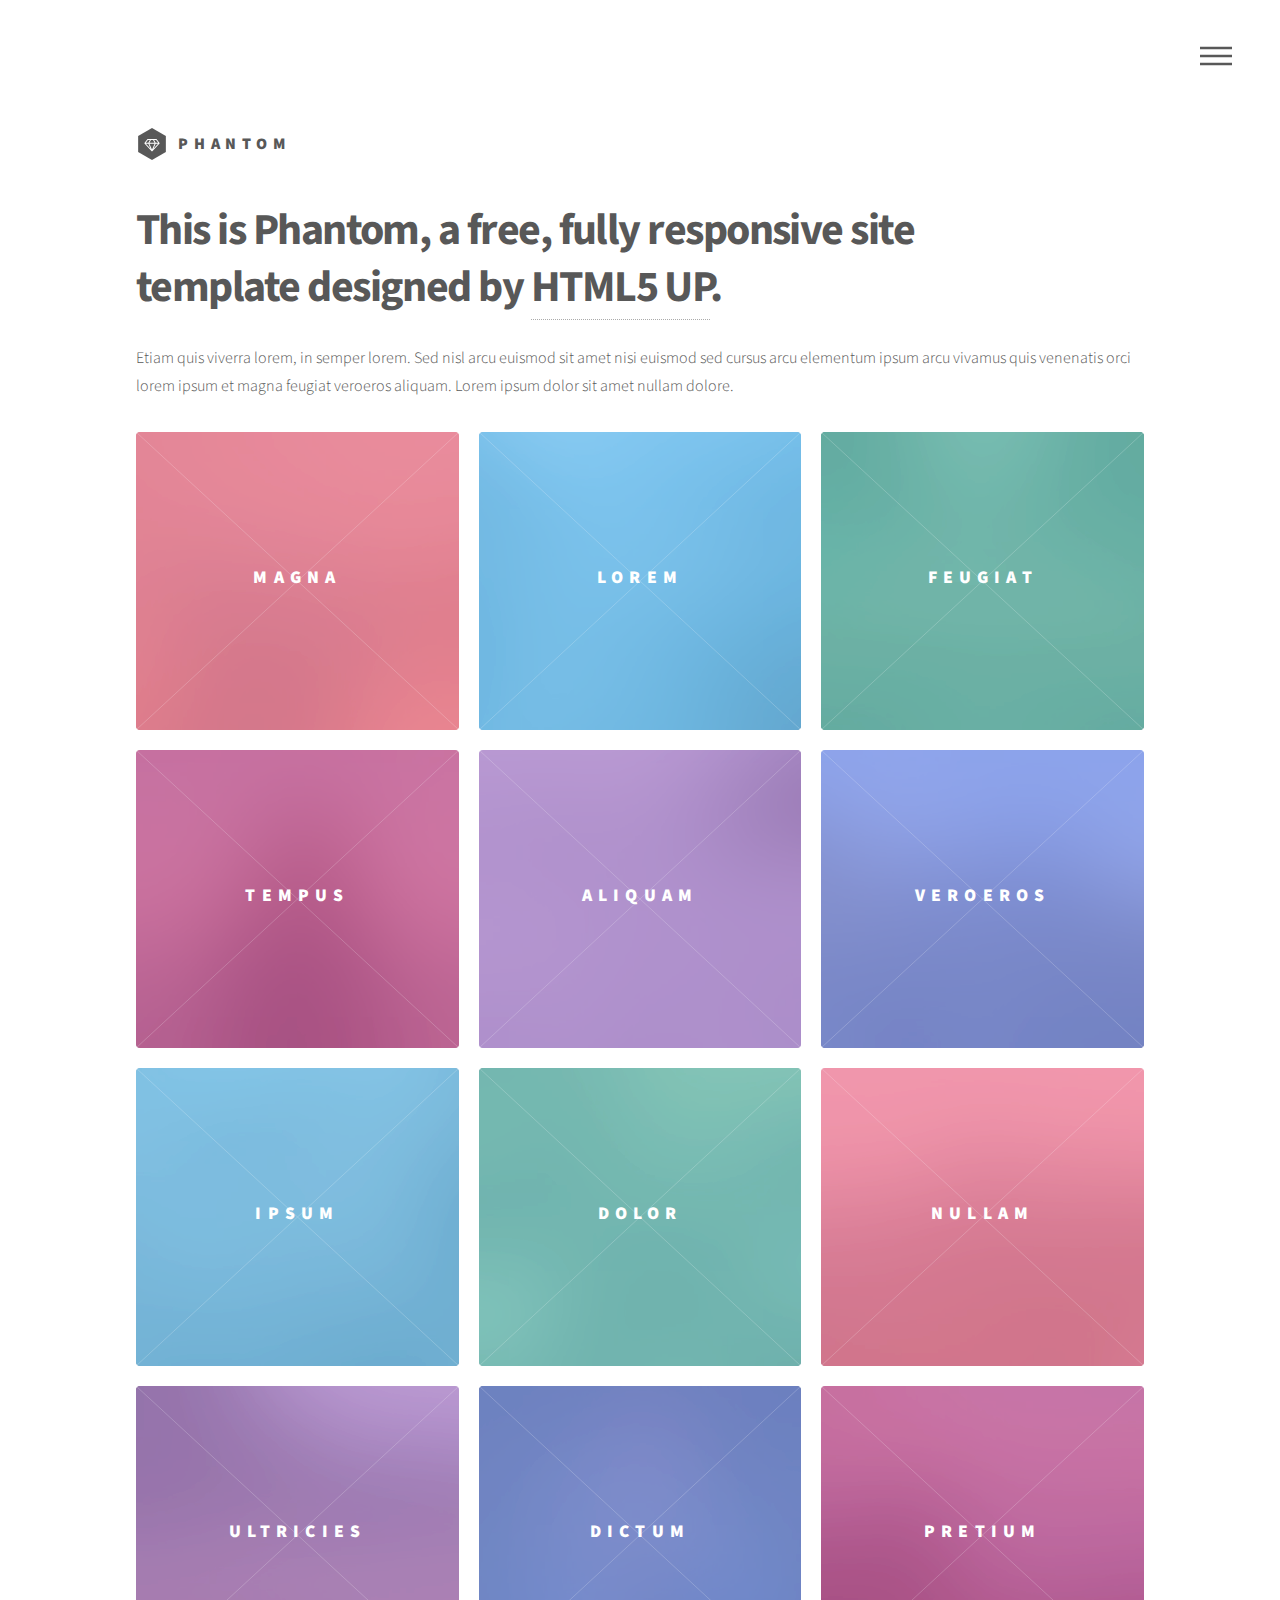
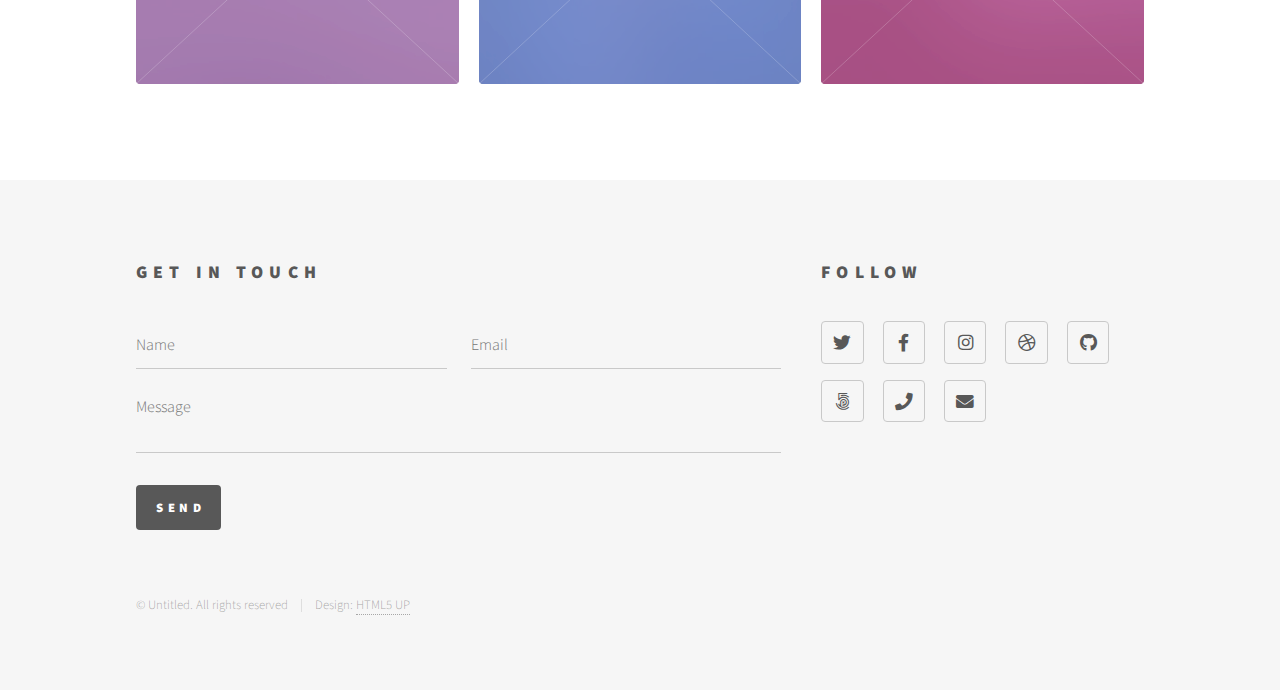
==== index.html @ 92198abc "Add files via upload" ====
<!DOCTYPE HTML>
<!--
	Phantom by HTML5 UP
	html5up.net | @ajlkn
	Free for personal and commercial use under the CCA 3.0 license (html5up.net/license)
-->
<html>
	<head>
		<title>Phantom by HTML5 UP</title>
		<meta charset="utf-8" />
		<meta name="viewport" content="width=device-width, initial-scale=1, user-scalable=no" />
		<link rel="stylesheet" href="assets/css/main.css" />
		<noscript><link rel="stylesheet" href="assets/css/noscript.css" /></noscript>
	</head>
	<body class="is-preload">
		<!-- Wrapper -->
			<div id="wrapper">

				<!-- Header -->
					<header id="header">
						<div class="inner">

							<!-- Logo -->
								<a href="index.html" class="logo">
									<span class="symbol"><img src="images/logo.svg" alt="" /></span><span class="title">Phantom</span>
								</a>

							<!-- Nav -->
								<nav>
									<ul>
										<li><a href="#menu">Menu</a></li>
									</ul>
								</nav>

						</div>
					</header>

				<!-- Menu -->
					<nav id="menu">
						<h2>Menu</h2>
						<ul>
							<li><a href="index.html">Home</a></li>
							<li><a href="generic.html">Ipsum veroeros</a></li>
							<li><a href="generic.html">Tempus etiam</a></li>
							<li><a href="generic.html">Consequat dolor</a></li>
							<li><a href="elements.html">Elements</a></li>
						</ul>
					</nav>

				<!-- Main -->
					<div id="main">
						<div class="inner">
							<header>
								<h1>This is Phantom, a free, fully responsive site<br />
								template designed by <a href="http://html5up.net">HTML5 UP</a>.</h1>
								<p>Etiam quis viverra lorem, in semper lorem. Sed nisl arcu euismod sit amet nisi euismod sed cursus arcu elementum ipsum arcu vivamus quis venenatis orci lorem ipsum et magna feugiat veroeros aliquam. Lorem ipsum dolor sit amet nullam dolore.</p>
							</header>
							<section class="tiles">
								<article class="style1">
									<span class="image">
										<img src="images/pic01.jpg" alt="" />
									</span>
									<a href="generic.html">
										<h2>Magna</h2>
										<div class="content">
											<p>Sed nisl arcu euismod sit amet nisi lorem etiam dolor veroeros et feugiat.</p>
										</div>
									</a>
								</article>
								<article class="style2">
									<span class="image">
										<img src="images/pic02.jpg" alt="" />
									</span>
									<a href="generic.html">
										<h2>Lorem</h2>
										<div class="content">
											<p>Sed nisl arcu euismod sit amet nisi lorem etiam dolor veroeros et feugiat.</p>
										</div>
									</a>
								</article>
								<article class="style3">
									<span class="image">
										<img src="images/pic03.jpg" alt="" />
									</span>
									<a href="generic.html">
										<h2>Feugiat</h2>
										<div class="content">
											<p>Sed nisl arcu euismod sit amet nisi lorem etiam dolor veroeros et feugiat.</p>
										</div>
									</a>
								</article>
								<article class="style4">
									<span class="image">
										<img src="images/pic04.jpg" alt="" />
									</span>
									<a href="generic.html">
										<h2>Tempus</h2>
										<div class="content">
											<p>Sed nisl arcu euismod sit amet nisi lorem etiam dolor veroeros et feugiat.</p>
										</div>
									</a>
								</article>
								<article class="style5">
									<span class="image">
										<img src="images/pic05.jpg" alt="" />
									</span>
									<a href="generic.html">
										<h2>Aliquam</h2>
										<div class="content">
											<p>Sed nisl arcu euismod sit amet nisi lorem etiam dolor veroeros et feugiat.</p>
										</div>
									</a>
								</article>
								<article class="style6">
									<span class="image">
										<img src="images/pic06.jpg" alt="" />
									</span>
									<a href="generic.html">
										<h2>Veroeros</h2>
										<div class="content">
											<p>Sed nisl arcu euismod sit amet nisi lorem etiam dolor veroeros et feugiat.</p>
										</div>
									</a>
								</article>
								<article class="style2">
									<span class="image">
										<img src="images/pic07.jpg" alt="" />
									</span>
									<a href="generic.html">
										<h2>Ipsum</h2>
										<div class="content">
											<p>Sed nisl arcu euismod sit amet nisi lorem etiam dolor veroeros et feugiat.</p>
										</div>
									</a>
								</article>
								<article class="style3">
									<span class="image">
										<img src="images/pic08.jpg" alt="" />
									</span>
									<a href="generic.html">
										<h2>Dolor</h2>
										<div class="content">
											<p>Sed nisl arcu euismod sit amet nisi lorem etiam dolor veroeros et feugiat.</p>
										</div>
									</a>
								</article>
								<article class="style1">
									<span class="image">
										<img src="images/pic09.jpg" alt="" />
									</span>
									<a href="generic.html">
										<h2>Nullam</h2>
										<div class="content">
											<p>Sed nisl arcu euismod sit amet nisi lorem etiam dolor veroeros et feugiat.</p>
										</div>
									</a>
								</article>
								<article class="style5">
									<span class="image">
										<img src="images/pic10.jpg" alt="" />
									</span>
									<a href="generic.html">
										<h2>Ultricies</h2>
										<div class="content">
											<p>Sed nisl arcu euismod sit amet nisi lorem etiam dolor veroeros et feugiat.</p>
										</div>
									</a>
								</article>
								<article class="style6">
									<span class="image">
										<img src="images/pic11.jpg" alt="" />
									</span>
									<a href="generic.html">
										<h2>Dictum</h2>
										<div class="content">
											<p>Sed nisl arcu euismod sit amet nisi lorem etiam dolor veroeros et feugiat.</p>
										</div>
									</a>
								</article>
								<article class="style4">
									<span class="image">
										<img src="images/pic12.jpg" alt="" />
									</span>
									<a href="generic.html">
										<h2>Pretium</h2>
										<div class="content">
											<p>Sed nisl arcu euismod sit amet nisi lorem etiam dolor veroeros et feugiat.</p>
										</div>
									</a>
								</article>
							</section>
						</div>
					</div>

				<!-- Footer -->
					<footer id="footer">
						<div class="inner">
							<section>
								<h2>Get in touch</h2>
								<form method="post" action="#">
									<div class="fields">
										<div class="field half">
											<input type="text" name="name" id="name" placeholder="Name" />
										</div>
										<div class="field half">
											<input type="email" name="email" id="email" placeholder="Email" />
										</div>
										<div class="field">
											<textarea name="message" id="message" placeholder="Message"></textarea>
										</div>
									</div>
									<ul class="actions">
										<li><input type="submit" value="Send" class="primary" /></li>
									</ul>
								</form>
							</section>
							<section>
								<h2>Follow</h2>
								<ul class="icons">
									<li><a href="#" class="icon brands style2 fa-twitter"><span class="label">Twitter</span></a></li>
									<li><a href="#" class="icon brands style2 fa-facebook-f"><span class="label">Facebook</span></a></li>
									<li><a href="#" class="icon brands style2 fa-instagram"><span class="label">Instagram</span></a></li>
									<li><a href="#" class="icon brands style2 fa-dribbble"><span class="label">Dribbble</span></a></li>
									<li><a href="#" class="icon brands style2 fa-github"><span class="label">GitHub</span></a></li>
									<li><a href="#" class="icon brands style2 fa-500px"><span class="label">500px</span></a></li>
									<li><a href="#" class="icon solid style2 fa-phone"><span class="label">Phone</span></a></li>
									<li><a href="#" class="icon solid style2 fa-envelope"><span class="label">Email</span></a></li>
								</ul>
							</section>
							<ul class="copyright">
								<li>&copy; Untitled. All rights reserved</li><li>Design: <a href="http://html5up.net">HTML5 UP</a></li>
							</ul>
						</div>
					</footer>

			</div>

		<!-- Scripts -->
			<script src="assets/js/jquery.min.js"></script>
			<script src="assets/js/browser.min.js"></script>
			<script src="assets/js/breakpoints.min.js"></script>
			<script src="assets/js/util.js"></script>
			<script src="assets/js/main.js"></script>

	</body>
</html>
---- assets/css/main.css ----
@import url(fontawesome-all.min.css);
@import url("https://fonts.googleapis.com/css?family=Source+Sans+Pro:300,700,900");

/*
	Phantom by HTML5 UP
	html5up.net | @ajlkn
	Free for personal and commercial use under the CCA 3.0 license (html5up.net/license)
*/

html, body, div, span, applet, object,
iframe, h1, h2, h3, h4, h5, h6, p, blockquote,
pre, a, abbr, acronym, address, big, cite,
code, del, dfn, em, img, ins, kbd, q, s, samp,
small, strike, strong, sub, sup, tt, var, b,
u, i, center, dl, dt, dd, ol, ul, li, fieldset,
form, label, legend, table, caption, tbody,
tfoot, thead, tr, th, td, article, aside,
canvas, details, embed, figure, figcaption,
footer, header, hgroup, menu, nav, output, ruby,
section, summary, time, mark, audio, video {
	margin: 0;
	padding: 0;
	border: 0;
	font-size: 100%;
	font: inherit;
	vertical-align: baseline;}

article, aside, details, figcaption, figure,
footer, header, hgroup, menu, nav, section {
	display: block;}

body {
	line-height: 1;
}

ol, ul {
	list-style: none;
}

blockquote, q {
	quotes: none;
}

	blockquote:before, blockquote:after, q:before, q:after {
		content: '';
		content: none;
	}

table {
	border-collapse: collapse;
	border-spacing: 0;
}

body {
	-webkit-text-size-adjust: none;
}

mark {
	background-color: transparent;
	color: inherit;
}

input::-moz-focus-inner {
	border: 0;
	padding: 0;
}

input, select, textarea {
	-moz-appearance: none;
	-webkit-appearance: none;
	-ms-appearance: none;
	appearance: none;
}

/* Basic */

	@-ms-viewport {
		width: device-width;
	}

	body {
		-ms-overflow-style: scrollbar;
	}

	@media screen and (max-width: 480px) {

		html, body {
			min-width: 320px;
		}

	}

	html {
		box-sizing: border-box;
	}

	*, *:before, *:after {
		box-sizing: inherit;
	}

	body {
		background: #ffffff;
	}

		body.is-preload *, body.is-preload *:before, body.is-preload *:after {
			-moz-animation: none !important;
			-webkit-animation: none !important;
			-ms-animation: none !important;
			animation: none !important;
			-moz-transition: none !important;
			-webkit-transition: none !important;
			-ms-transition: none !important;
			transition: none !important;
		}

/* Type */

	body, input, select, textarea {
		color: #585858;
		font-family: "Source Sans Pro", Helvetica, sans-serif;
		font-size: 16pt;
		font-weight: 300;
		line-height: 1.75;
	}

		@media screen and (max-width: 1680px) {

			body, input, select, textarea {
				font-size: 14pt;
			}

		}

		@media screen and (max-width: 1280px) {

			body, input, select, textarea {
				font-size: 12pt;
			}

		}

	a {
		-moz-transition: border-bottom-color 0.2s ease, color 0.2s ease;
		-webkit-transition: border-bottom-color 0.2s ease, color 0.2s ease;
		-ms-transition: border-bottom-color 0.2s ease, color 0.2s ease;
		transition: border-bottom-color 0.2s ease, color 0.2s ease;
		text-decoration: none;
		color: #585858;
		border-bottom: dotted 1px rgba(88, 88, 88, 0.5);
	}

		a:hover {
			border-bottom-color: transparent;
			color: #f2849e !important;
		}

	strong, b {
		font-weight: 900;
	}

	em, i {
		font-style: italic;
	}

	p {
		margin: 0 0 2em 0;
	}

	h1 {
		font-size: 2.75em;
		font-weight: 700;
		line-height: 1.3;
		margin: 0 0 1em 0;
		letter-spacing: -0.035em;
	}

		h1 a {
			color: inherit;
		}

		@media screen and (max-width: 736px) {

			h1 {
				font-size: 2em;
				margin: 0 0 1em 0;
			}

		}

		@media screen and (max-width: 360px) {

			h1 {
				font-size: 1.75em;
			}

		}

	h2, h3, h4, h5, h6 {
		font-weight: 900;
		line-height: 1.5;
		margin: 0 0 2em 0;
		text-transform: uppercase;
		letter-spacing: 0.35em;
	}

		h2 a, h3 a, h4 a, h5 a, h6 a {
			color: inherit;
		}

	h2 {
		font-size: 1.1em;
	}

	h3 {
		font-size: 1em;
	}

	h4 {
		font-size: 0.8em;
	}

	h5 {
		font-size: 0.8em;
	}

	h6 {
		font-size: 0.8em;
	}

	@media screen and (max-width: 980px) {

		h1 br, h2 br, h3 br, h4 br, h5 br, h6 br {
			display: none;
		}

	}

	@media screen and (max-width: 736px) {

		h2 {
			font-size: 1em;
		}

		h3 {
			font-size: 0.8em;
		}

	}

	sub {
		font-size: 0.8em;
		position: relative;
		top: 0.5em;
	}

	sup {
		font-size: 0.8em;
		position: relative;
		top: -0.5em;
	}

	blockquote {
		border-left: solid 4px #c9c9c9;
		font-style: italic;
		margin: 0 0 2em 0;
		padding: 0.5em 0 0.5em 2em;
	}

	code {
		background: rgba(144, 144, 144, 0.075);
		border-radius: 4px;
		border: solid 1px #c9c9c9;
		font-family: "Courier New", monospace;
		font-size: 0.9em;
		margin: 0 0.25em;
		padding: 0.25em 0.65em;
	}

	pre {
		-webkit-overflow-scrolling: touch;
		font-family: "Courier New", monospace;
		font-size: 0.9em;
		margin: 0 0 2em 0;
	}

		pre code {
			display: block;
			line-height: 1.75;
			padding: 1em 1.5em;
			overflow-x: auto;
		}

	hr {
		border: 0;
		border-bottom: solid 1px #c9c9c9;
		margin: 2em 0;
	}

		hr.major {
			margin: 3em 0;
		}

	.align-left {
		text-align: left;
	}

	.align-center {
		text-align: center;
	}

	.align-right {
		text-align: right;
	}

/* Row */

	.row {
		display: flex;
		flex-wrap: wrap;
		box-sizing: border-box;
		align-items: stretch;
	}

		.row > * {
			box-sizing: border-box;
		}

		.row.gtr-uniform > * > :last-child {
			margin-bottom: 0;
		}

		.row.aln-left {
			justify-content: flex-start;
		}

		.row.aln-center {
			justify-content: center;
		}

		.row.aln-right {
			justify-content: flex-end;
		}

		.row.aln-top {
			align-items: flex-start;
		}

		.row.aln-middle {
			align-items: center;
		}

		.row.aln-bottom {
			align-items: flex-end;
		}

		.row > .imp {
			order: -1;
		}

		.row > .col-1 {
			width: 8.33333%;
		}

		.row > .off-1 {
			margin-left: 8.33333%;
		}

		.row > .col-2 {
			width: 16.66667%;
		}

		.row > .off-2 {
			margin-left: 16.66667%;
		}

		.row > .col-3 {
			width: 25%;
		}

		.row > .off-3 {
			margin-left: 25%;
		}

		.row > .col-4 {
			width: 33.33333%;
		}

		.row > .off-4 {
			margin-left: 33.33333%;
		}

		.row > .col-5 {
			width: 41.66667%;
		}

		.row > .off-5 {
			margin-left: 41.66667%;
		}

		.row > .col-6 {
			width: 50%;
		}

		.row > .off-6 {
			margin-left: 50%;
		}

		.row > .col-7 {
			width: 58.33333%;
		}

		.row > .off-7 {
			margin-left: 58.33333%;
		}

		.row > .col-8 {
			width: 66.66667%;
		}

		.row > .off-8 {
			margin-left: 66.66667%;
		}

		.row > .col-9 {
			width: 75%;
		}

		.row > .off-9 {
			margin-left: 75%;
		}

		.row > .col-10 {
			width: 83.33333%;
		}

		.row > .off-10 {
			margin-left: 83.33333%;
		}

		.row > .col-11 {
			width: 91.66667%;
		}

		.row > .off-11 {
			margin-left: 91.66667%;
		}

		.row > .col-12 {
			width: 100%;
		}

		.row > .off-12 {
			margin-left: 100%;
		}

		.row.gtr-0 {
			margin-top: 0;
			margin-left: 0em;
		}

			.row.gtr-0 > * {
				padding: 0 0 0 0em;
			}

			.row.gtr-0.gtr-uniform {
				margin-top: 0em;
			}

				.row.gtr-0.gtr-uniform > * {
					padding-top: 0em;
				}

		.row.gtr-25 {
			margin-top: 0;
			margin-left: -0.5em;
		}

			.row.gtr-25 > * {
				padding: 0 0 0 0.5em;
			}

			.row.gtr-25.gtr-uniform {
				margin-top: -0.5em;
			}

				.row.gtr-25.gtr-uniform > * {
					padding-top: 0.5em;
				}

		.row.gtr-50 {
			margin-top: 0;
			margin-left: -1em;
		}

			.row.gtr-50 > * {
				padding: 0 0 0 1em;
			}

			.row.gtr-50.gtr-uniform {
				margin-top: -1em;
			}

				.row.gtr-50.gtr-uniform > * {
					padding-top: 1em;
				}

		.row {
			margin-top: 0;
			margin-left: -2em;
		}

			.row > * {
				padding: 0 0 0 2em;
			}

			.row.gtr-uniform {
				margin-top: -2em;
			}

				.row.gtr-uniform > * {
					padding-top: 2em;
				}

		.row.gtr-150 {
			margin-top: 0;
			margin-left: -3em;
		}

			.row.gtr-150 > * {
				padding: 0 0 0 3em;
			}

			.row.gtr-150.gtr-uniform {
				margin-top: -3em;
			}

				.row.gtr-150.gtr-uniform > * {
					padding-top: 3em;
				}

		.row.gtr-200 {
			margin-top: 0;
			margin-left: -4em;
		}

			.row.gtr-200 > * {
				padding: 0 0 0 4em;
			}

			.row.gtr-200.gtr-uniform {
				margin-top: -4em;
			}

				.row.gtr-200.gtr-uniform > * {
					padding-top: 4em;
				}

		@media screen and (max-width: 1680px) {

			.row {
				display: flex;
				flex-wrap: wrap;
				box-sizing: border-box;
				align-items: stretch;
			}

				.row > * {
					box-sizing: border-box;
				}

				.row.gtr-uniform > * > :last-child {
					margin-bottom: 0;
				}

				.row.aln-left {
					justify-content: flex-start;
				}

				.row.aln-center {
					justify-content: center;
				}

				.row.aln-right {
					justify-content: flex-end;
				}

				.row.aln-top {
					align-items: flex-start;
				}

				.row.aln-middle {
					align-items: center;
				}

				.row.aln-bottom {
					align-items: flex-end;
				}

				.row > .imp-xlarge {
					order: -1;
				}

				.row > .col-1-xlarge {
					width: 8.33333%;
				}

				.row > .off-1-xlarge {
					margin-left: 8.33333%;
				}

				.row > .col-2-xlarge {
					width: 16.66667%;
				}

				.row > .off-2-xlarge {
					margin-left: 16.66667%;
				}

				.row > .col-3-xlarge {
					width: 25%;
				}

				.row > .off-3-xlarge {
					margin-left: 25%;
				}

				.row > .col-4-xlarge {
					width: 33.33333%;
				}

				.row > .off-4-xlarge {
					margin-left: 33.33333%;
				}

				.row > .col-5-xlarge {
					width: 41.66667%;
				}

				.row > .off-5-xlarge {
					margin-left: 41.66667%;
				}

				.row > .col-6-xlarge {
					width: 50%;
				}

				.row > .off-6-xlarge {
					margin-left: 50%;
				}

				.row > .col-7-xlarge {
					width: 58.33333%;
				}

				.row > .off-7-xlarge {
					margin-left: 58.33333%;
				}

				.row > .col-8-xlarge {
					width: 66.66667%;
				}

				.row > .off-8-xlarge {
					margin-left: 66.66667%;
				}

				.row > .col-9-xlarge {
					width: 75%;
				}

				.row > .off-9-xlarge {
					margin-left: 75%;
				}

				.row > .col-10-xlarge {
					width: 83.33333%;
				}

				.row > .off-10-xlarge {
					margin-left: 83.33333%;
				}

				.row > .col-11-xlarge {
					width: 91.66667%;
				}

				.row > .off-11-xlarge {
					margin-left: 91.66667%;
				}

				.row > .col-12-xlarge {
					width: 100%;
				}

				.row > .off-12-xlarge {
					margin-left: 100%;
				}

				.row.gtr-0 {
					margin-top: 0;
					margin-left: 0em;
				}

					.row.gtr-0 > * {
						padding: 0 0 0 0em;
					}

					.row.gtr-0.gtr-uniform {
						margin-top: 0em;
					}

						.row.gtr-0.gtr-uniform > * {
							padding-top: 0em;
						}

				.row.gtr-25 {
					margin-top: 0;
					margin-left: -0.5em;
				}

					.row.gtr-25 > * {
						padding: 0 0 0 0.5em;
					}

					.row.gtr-25.gtr-uniform {
						margin-top: -0.5em;
					}

						.row.gtr-25.gtr-uniform > * {
							padding-top: 0.5em;
						}

				.row.gtr-50 {
					margin-top: 0;
					margin-left: -1em;
				}

					.row.gtr-50 > * {
						padding: 0 0 0 1em;
					}

					.row.gtr-50.gtr-uniform {
						margin-top: -1em;
					}

						.row.gtr-50.gtr-uniform > * {
							padding-top: 1em;
						}

				.row {
					margin-top: 0;
					margin-left: -2em;
				}

					.row > * {
						padding: 0 0 0 2em;
					}

					.row.gtr-uniform {
						margin-top: -2em;
					}

						.row.gtr-uniform > * {
							padding-top: 2em;
						}

				.row.gtr-150 {
					margin-top: 0;
					margin-left: -3em;
				}

					.row.gtr-150 > * {
						padding: 0 0 0 3em;
					}

					.row.gtr-150.gtr-uniform {
						margin-top: -3em;
					}

						.row.gtr-150.gtr-uniform > * {
							padding-top: 3em;
						}

				.row.gtr-200 {
					margin-top: 0;
					margin-left: -4em;
				}

					.row.gtr-200 > * {
						padding: 0 0 0 4em;
					}

					.row.gtr-200.gtr-uniform {
						margin-top: -4em;
					}

						.row.gtr-200.gtr-uniform > * {
							padding-top: 4em;
						}

		}

		@media screen and (max-width: 1280px) {

			.row {
				display: flex;
				flex-wrap: wrap;
				box-sizing: border-box;
				align-items: stretch;
			}

				.row > * {
					box-sizing: border-box;
				}

				.row.gtr-uniform > * > :last-child {
					margin-bottom: 0;
				}

				.row.aln-left {
					justify-content: flex-start;
				}

				.row.aln-center {
					justify-content: center;
				}

				.row.aln-right {
					justify-content: flex-end;
				}

				.row.aln-top {
					align-items: flex-start;
				}

				.row.aln-middle {
					align-items: center;
				}

				.row.aln-bottom {
					align-items: flex-end;
				}

				.row > .imp-large {
					order: -1;
				}

				.row > .col-1-large {
					width: 8.33333%;
				}

				.row > .off-1-large {
					margin-left: 8.33333%;
				}

				.row > .col-2-large {
					width: 16.66667%;
				}

				.row > .off-2-large {
					margin-left: 16.66667%;
				}

				.row > .col-3-large {
					width: 25%;
				}

				.row > .off-3-large {
					margin-left: 25%;
				}

				.row > .col-4-large {
					width: 33.33333%;
				}

				.row > .off-4-large {
					margin-left: 33.33333%;
				}

				.row > .col-5-large {
					width: 41.66667%;
				}

				.row > .off-5-large {
					margin-left: 41.66667%;
				}

				.row > .col-6-large {
					width: 50%;
				}

				.row > .off-6-large {
					margin-left: 50%;
				}

				.row > .col-7-large {
					width: 58.33333%;
				}

				.row > .off-7-large {
					margin-left: 58.33333%;
				}

				.row > .col-8-large {
					width: 66.66667%;
				}

				.row > .off-8-large {
					margin-left: 66.66667%;
				}

				.row > .col-9-large {
					width: 75%;
				}

				.row > .off-9-large {
					margin-left: 75%;
				}

				.row > .col-10-large {
					width: 83.33333%;
				}

				.row > .off-10-large {
					margin-left: 83.33333%;
				}

				.row > .col-11-large {
					width: 91.66667%;
				}

				.row > .off-11-large {
					margin-left: 91.66667%;
				}

				.row > .col-12-large {
					width: 100%;
				}

				.row > .off-12-large {
					margin-left: 100%;
				}

				.row.gtr-0 {
					margin-top: 0;
					margin-left: 0em;
				}

					.row.gtr-0 > * {
						padding: 0 0 0 0em;
					}

					.row.gtr-0.gtr-uniform {
						margin-top: 0em;
					}

						.row.gtr-0.gtr-uniform > * {
							padding-top: 0em;
						}

				.row.gtr-25 {
					margin-top: 0;
					margin-left: -0.5em;
				}

					.row.gtr-25 > * {
						padding: 0 0 0 0.5em;
					}

					.row.gtr-25.gtr-uniform {
						margin-top: -0.5em;
					}

						.row.gtr-25.gtr-uniform > * {
							padding-top: 0.5em;
						}

				.row.gtr-50 {
					margin-top: 0;
					margin-left: -1em;
				}

					.row.gtr-50 > * {
						padding: 0 0 0 1em;
					}

					.row.gtr-50.gtr-uniform {
						margin-top: -1em;
					}

						.row.gtr-50.gtr-uniform > * {
							padding-top: 1em;
						}

				.row {
					margin-top: 0;
					margin-left: -2em;
				}

					.row > * {
						padding: 0 0 0 2em;
					}

					.row.gtr-uniform {
						margin-top: -2em;
					}

						.row.gtr-uniform > * {
							padding-top: 2em;
						}

				.row.gtr-150 {
					margin-top: 0;
					margin-left: -3em;
				}

					.row.gtr-150 > * {
						padding: 0 0 0 3em;
					}

					.row.gtr-150.gtr-uniform {
						margin-top: -3em;
					}

						.row.gtr-150.gtr-uniform > * {
							padding-top: 3em;
						}

				.row.gtr-200 {
					margin-top: 0;
					margin-left: -4em;
				}

					.row.gtr-200 > * {
						padding: 0 0 0 4em;
					}

					.row.gtr-200.gtr-uniform {
						margin-top: -4em;
					}

						.row.gtr-200.gtr-uniform > * {
							padding-top: 4em;
						}

		}

		@media screen and (max-width: 980px) {

			.row {
				display: flex;
				flex-wrap: wrap;
				box-sizing: border-box;
				align-items: stretch;
			}

				.row > * {
					box-sizing: border-box;
				}

				.row.gtr-uniform > * > :last-child {
					margin-bottom: 0;
				}

				.row.aln-left {
					justify-content: flex-start;
				}

				.row.aln-center {
					justify-content: center;
				}

				.row.aln-right {
					justify-content: flex-end;
				}

				.row.aln-top {
					align-items: flex-start;
				}

				.row.aln-middle {
					align-items: center;
				}

				.row.aln-bottom {
					align-items: flex-end;
				}

				.row > .imp-medium {
					order: -1;
				}

				.row > .col-1-medium {
					width: 8.33333%;
				}

				.row > .off-1-medium {
					margin-left: 8.33333%;
				}

				.row > .col-2-medium {
					width: 16.66667%;
				}

				.row > .off-2-medium {
					margin-left: 16.66667%;
				}

				.row > .col-3-medium {
					width: 25%;
				}

				.row > .off-3-medium {
					margin-left: 25%;
				}

				.row > .col-4-medium {
					width: 33.33333%;
				}

				.row > .off-4-medium {
					margin-left: 33.33333%;
				}

				.row > .col-5-medium {
					width: 41.66667%;
				}

				.row > .off-5-medium {
					margin-left: 41.66667%;
				}

				.row > .col-6-medium {
					width: 50%;
				}

				.row > .off-6-medium {
					margin-left: 50%;
				}

				.row > .col-7-medium {
					width: 58.33333%;
				}

				.row > .off-7-medium {
					margin-left: 58.33333%;
				}

				.row > .col-8-medium {
					width: 66.66667%;
				}

				.row > .off-8-medium {
					margin-left: 66.66667%;
				}

				.row > .col-9-medium {
					width: 75%;
				}

				.row > .off-9-medium {
					margin-left: 75%;
				}

				.row > .col-10-medium {
					width: 83.33333%;
				}

				.row > .off-10-medium {
					margin-left: 83.33333%;
				}

				.row > .col-11-medium {
					width: 91.66667%;
				}

				.row > .off-11-medium {
					margin-left: 91.66667%;
				}

				.row > .col-12-medium {
					width: 100%;
				}

				.row > .off-12-medium {
					margin-left: 100%;
				}

				.row.gtr-0 {
					margin-top: 0;
					margin-left: 0em;
				}

					.row.gtr-0 > * {
						padding: 0 0 0 0em;
					}

					.row.gtr-0.gtr-uniform {
						margin-top: 0em;
					}

						.row.gtr-0.gtr-uniform > * {
							padding-top: 0em;
						}

				.row.gtr-25 {
					margin-top: 0;
					margin-left: -0.375em;
				}

					.row.gtr-25 > * {
						padding: 0 0 0 0.375em;
					}

					.row.gtr-25.gtr-uniform {
						margin-top: -0.375em;
					}

						.row.gtr-25.gtr-uniform > * {
							padding-top: 0.375em;
						}

				.row.gtr-50 {
					margin-top: 0;
					margin-left: -0.75em;
				}

					.row.gtr-50 > * {
						padding: 0 0 0 0.75em;
					}

					.row.gtr-50.gtr-uniform {
						margin-top: -0.75em;
					}

						.row.gtr-50.gtr-uniform > * {
							padding-top: 0.75em;
						}

				.row {
					margin-top: 0;
					margin-left: -1.5em;
				}

					.row > * {
						padding: 0 0 0 1.5em;
					}

					.row.gtr-uniform {
						margin-top: -1.5em;
					}

						.row.gtr-uniform > * {
							padding-top: 1.5em;
						}

				.row.gtr-150 {
					margin-top: 0;
					margin-left: -2.25em;
				}

					.row.gtr-150 > * {
						padding: 0 0 0 2.25em;
					}

					.row.gtr-150.gtr-uniform {
						margin-top: -2.25em;
					}

						.row.gtr-150.gtr-uniform > * {
							padding-top: 2.25em;
						}

				.row.gtr-200 {
					margin-top: 0;
					margin-left: -3em;
				}

					.row.gtr-200 > * {
						padding: 0 0 0 3em;
					}

					.row.gtr-200.gtr-uniform {
						margin-top: -3em;
					}

						.row.gtr-200.gtr-uniform > * {
							padding-top: 3em;
						}

		}

		@media screen and (max-width: 736px) {

			.row {
				display: flex;
				flex-wrap: wrap;
				box-sizing: border-box;
				align-items: stretch;
			}

				.row > * {
					box-sizing: border-box;
				}

				.row.gtr-uniform > * > :last-child {
					margin-bottom: 0;
				}

				.row.aln-left {
					justify-content: flex-start;
				}

				.row.aln-center {
					justify-content: center;
				}

				.row.aln-right {
					justify-content: flex-end;
				}

				.row.aln-top {
					align-items: flex-start;
				}

				.row.aln-middle {
					align-items: center;
				}

				.row.aln-bottom {
					align-items: flex-end;
				}

				.row > .imp-small {
					order: -1;
				}

				.row > .col-1-small {
					width: 8.33333%;
				}

				.row > .off-1-small {
					margin-left: 8.33333%;
				}

				.row > .col-2-small {
					width: 16.66667%;
				}

				.row > .off-2-small {
					margin-left: 16.66667%;
				}

				.row > .col-3-small {
					width: 25%;
				}

				.row > .off-3-small {
					margin-left: 25%;
				}

				.row > .col-4-small {
					width: 33.33333%;
				}

				.row > .off-4-small {
					margin-left: 33.33333%;
				}

				.row > .col-5-small {
					width: 41.66667%;
				}

				.row > .off-5-small {
					margin-left: 41.66667%;
				}

				.row > .col-6-small {
					width: 50%;
				}

				.row > .off-6-small {
					margin-left: 50%;
				}

				.row > .col-7-small {
					width: 58.33333%;
				}

				.row > .off-7-small {
					margin-left: 58.33333%;
				}

				.row > .col-8-small {
					width: 66.66667%;
				}

				.row > .off-8-small {
					margin-left: 66.66667%;
				}

				.row > .col-9-small {
					width: 75%;
				}

				.row > .off-9-small {
					margin-left: 75%;
				}

				.row > .col-10-small {
					width: 83.33333%;
				}

				.row > .off-10-small {
					margin-left: 83.33333%;
				}

				.row > .col-11-small {
					width: 91.66667%;
				}

				.row > .off-11-small {
					margin-left: 91.66667%;
				}

				.row > .col-12-small {
					width: 100%;
				}

				.row > .off-12-small {
					margin-left: 100%;
				}

				.row.gtr-0 {
					margin-top: 0;
					margin-left: 0em;
				}

					.row.gtr-0 > * {
						padding: 0 0 0 0em;
					}

					.row.gtr-0.gtr-uniform {
						margin-top: 0em;
					}

						.row.gtr-0.gtr-uniform > * {
							padding-top: 0em;
						}

				.row.gtr-25 {
					margin-top: 0;
					margin-left: -0.25em;
				}

					.row.gtr-25 > * {
						padding: 0 0 0 0.25em;
					}

					.row.gtr-25.gtr-uniform {
						margin-top: -0.25em;
					}

						.row.gtr-25.gtr-uniform > * {
							padding-top: 0.25em;
						}

				.row.gtr-50 {
					margin-top: 0;
					margin-left: -0.5em;
				}

					.row.gtr-50 > * {
						padding: 0 0 0 0.5em;
					}

					.row.gtr-50.gtr-uniform {
						margin-top: -0.5em;
					}

						.row.gtr-50.gtr-uniform > * {
							padding-top: 0.5em;
						}

				.row {
					margin-top: 0;
					margin-left: -1em;
				}

					.row > * {
						padding: 0 0 0 1em;
					}

					.row.gtr-uniform {
						margin-top: -1em;
					}

						.row.gtr-uniform > * {
							padding-top: 1em;
						}

				.row.gtr-150 {
					margin-top: 0;
					margin-left: -1.5em;
				}

					.row.gtr-150 > * {
						padding: 0 0 0 1.5em;
					}

					.row.gtr-150.gtr-uniform {
						margin-top: -1.5em;
					}

						.row.gtr-150.gtr-uniform > * {
							padding-top: 1.5em;
						}

				.row.gtr-200 {
					margin-top: 0;
					margin-left: -2em;
				}

					.row.gtr-200 > * {
						padding: 0 0 0 2em;
					}

					.row.gtr-200.gtr-uniform {
						margin-top: -2em;
					}

						.row.gtr-200.gtr-uniform > * {
							padding-top: 2em;
						}

		}

		@media screen and (max-width: 480px) {

			.row {
				display: flex;
				flex-wrap: wrap;
				box-sizing: border-box;
				align-items: stretch;
			}

				.row > * {
					box-sizing: border-box;
				}

				.row.gtr-uniform > * > :last-child {
					margin-bottom: 0;
				}

				.row.aln-left {
					justify-content: flex-start;
				}

				.row.aln-center {
					justify-content: center;
				}

				.row.aln-right {
					justify-content: flex-end;
				}

				.row.aln-top {
					align-items: flex-start;
				}

				.row.aln-middle {
					align-items: center;
				}

				.row.aln-bottom {
					align-items: flex-end;
				}

				.row > .imp-xsmall {
					order: -1;
				}

				.row > .col-1-xsmall {
					width: 8.33333%;
				}

				.row > .off-1-xsmall {
					margin-left: 8.33333%;
				}

				.row > .col-2-xsmall {
					width: 16.66667%;
				}

				.row > .off-2-xsmall {
					margin-left: 16.66667%;
				}

				.row > .col-3-xsmall {
					width: 25%;
				}

				.row > .off-3-xsmall {
					margin-left: 25%;
				}

				.row > .col-4-xsmall {
					width: 33.33333%;
				}

				.row > .off-4-xsmall {
					margin-left: 33.33333%;
				}

				.row > .col-5-xsmall {
					width: 41.66667%;
				}

				.row > .off-5-xsmall {
					margin-left: 41.66667%;
				}

				.row > .col-6-xsmall {
					width: 50%;
				}

				.row > .off-6-xsmall {
					margin-left: 50%;
				}

				.row > .col-7-xsmall {
					width: 58.33333%;
				}

				.row > .off-7-xsmall {
					margin-left: 58.33333%;
				}

				.row > .col-8-xsmall {
					width: 66.66667%;
				}

				.row > .off-8-xsmall {
					margin-left: 66.66667%;
				}

				.row > .col-9-xsmall {
					width: 75%;
				}

				.row > .off-9-xsmall {
					margin-left: 75%;
				}

				.row > .col-10-xsmall {
					width: 83.33333%;
				}

				.row > .off-10-xsmall {
					margin-left: 83.33333%;
				}

				.row > .col-11-xsmall {
					width: 91.66667%;
				}

				.row > .off-11-xsmall {
					margin-left: 91.66667%;
				}

				.row > .col-12-xsmall {
					width: 100%;
				}

				.row > .off-12-xsmall {
					margin-left: 100%;
				}

				.row.gtr-0 {
					margin-top: 0;
					margin-left: 0em;
				}

					.row.gtr-0 > * {
						padding: 0 0 0 0em;
					}

					.row.gtr-0.gtr-uniform {
						margin-top: 0em;
					}

						.row.gtr-0.gtr-uniform > * {
							padding-top: 0em;
						}

				.row.gtr-25 {
					margin-top: 0;
					margin-left: -0.25em;
				}

					.row.gtr-25 > * {
						padding: 0 0 0 0.25em;
					}

					.row.gtr-25.gtr-uniform {
						margin-top: -0.25em;
					}

						.row.gtr-25.gtr-uniform > * {
							padding-top: 0.25em;
						}

				.row.gtr-50 {
					margin-top: 0;
					margin-left: -0.5em;
				}

					.row.gtr-50 > * {
						padding: 0 0 0 0.5em;
					}

					.row.gtr-50.gtr-uniform {
						margin-top: -0.5em;
					}

						.row.gtr-50.gtr-uniform > * {
							padding-top: 0.5em;
						}

				.row {
					margin-top: 0;
					margin-left: -1em;
				}

					.row > * {
						padding: 0 0 0 1em;
					}

					.row.gtr-uniform {
						margin-top: -1em;
					}

						.row.gtr-uniform > * {
							padding-top: 1em;
						}

				.row.gtr-150 {
					margin-top: 0;
					margin-left: -1.5em;
				}

					.row.gtr-150 > * {
						padding: 0 0 0 1.5em;
					}

					.row.gtr-150.gtr-uniform {
						margin-top: -1.5em;
					}

						.row.gtr-150.gtr-uniform > * {
							padding-top: 1.5em;
						}

				.row.gtr-200 {
					margin-top: 0;
					margin-left: -2em;
				}

					.row.gtr-200 > * {
						padding: 0 0 0 2em;
					}

					.row.gtr-200.gtr-uniform {
						margin-top: -2em;
					}

						.row.gtr-200.gtr-uniform > * {
							padding-top: 2em;
						}

		}

/* Section/Article */

	section.special, article.special {
		text-align: center;
	}

	header p {
		margin-top: -1em;
	}

	@media screen and (max-width: 736px) {

		header p {
			margin-top: 0;
		}

	}

/* Icon */

	.icon {
		text-decoration: none;
		border-bottom: none;
		position: relative;
	}

		.icon:before {
			-moz-osx-font-smoothing: grayscale;
			-webkit-font-smoothing: antialiased;
			display: inline-block;
			font-style: normal;
			font-variant: normal;
			text-rendering: auto;
			line-height: 1;
			text-transform: none !important;
			font-family: 'Font Awesome 5 Free';
			font-weight: 400;
		}

		.icon > .label {
			display: none;
		}

		.icon:before {
			line-height: inherit;
		}

		.icon.solid:before {
			font-weight: 900;
		}

		.icon.brands:before {
			font-family: 'Font Awesome 5 Brands';
		}

		.icon.style2 {
			-moz-transition: background-color 0.2s ease-in-out, color 0.2s ease-in-out, border-color 0.2s ease-in-out;
			-webkit-transition: background-color 0.2s ease-in-out, color 0.2s ease-in-out, border-color 0.2s ease-in-out;
			-ms-transition: background-color 0.2s ease-in-out, color 0.2s ease-in-out, border-color 0.2s ease-in-out;
			transition: background-color 0.2s ease-in-out, color 0.2s ease-in-out, border-color 0.2s ease-in-out;
			background-color: transparent;
			border: solid 1px #c9c9c9;
			border-radius: 4px;
			width: 2.65em;
			height: 2.65em;
			display: inline-block;
			text-align: center;
			line-height: 2.65em;
			color: inherit;
		}

			.icon.style2:before {
				font-size: 1.1em;
			}

			.icon.style2:hover {
				color: #f2849e;
				border-color: #f2849e;
			}

			.icon.style2:active {
				background-color: rgba(242, 132, 158, 0.1);
			}

/* List */

	ol {
		list-style: decimal;
		margin: 0 0 2em 0;
		padding-left: 1.25em;
	}

		ol li {
			padding-left: 0.25em;
		}

	ul {
		list-style: disc;
		margin: 0 0 2em 0;
		padding-left: 1em;
	}

		ul li {
			padding-left: 0.5em;
		}

		ul.alt {
			list-style: none;
			padding-left: 0;
		}

			ul.alt li {
				border-top: solid 1px #c9c9c9;
				padding: 0.5em 0;
			}

				ul.alt li:first-child {
					border-top: 0;
					padding-top: 0;
				}

	dl {
		margin: 0 0 2em 0;
	}

		dl dt {
			display: block;
			font-weight: 900;
			margin: 0 0 1em 0;
		}

		dl dd {
			margin-left: 2em;
		}

/* Actions */

	ul.actions {
		display: -moz-flex;
		display: -webkit-flex;
		display: -ms-flex;
		display: flex;
		cursor: default;
		list-style: none;
		margin-left: -1em;
		padding-left: 0;
	}

		ul.actions li {
			padding: 0 0 0 1em;
			vertical-align: middle;
		}

		ul.actions.special {
			-moz-justify-content: center;
			-webkit-justify-content: center;
			-ms-justify-content: center;
			justify-content: center;
			width: 100%;
			margin-left: 0;
		}

			ul.actions.special li:first-child {
				padding-left: 0;
			}

		ul.actions.stacked {
			-moz-flex-direction: column;
			-webkit-flex-direction: column;
			-ms-flex-direction: column;
			flex-direction: column;
			margin-left: 0;
		}

			ul.actions.stacked li {
				padding: 1.3em 0 0 0;
			}

				ul.actions.stacked li:first-child {
					padding-top: 0;
				}

		ul.actions.fit {
			width: calc(100% + 1em);
		}

			ul.actions.fit li {
				-moz-flex-grow: 1;
				-webkit-flex-grow: 1;
				-ms-flex-grow: 1;
				flex-grow: 1;
				-moz-flex-shrink: 1;
				-webkit-flex-shrink: 1;
				-ms-flex-shrink: 1;
				flex-shrink: 1;
				width: 100%;
			}

				ul.actions.fit li > * {
					width: 100%;
				}

			ul.actions.fit.stacked {
				width: 100%;
			}

		@media screen and (max-width: 480px) {

			ul.actions:not(.fixed) {
				-moz-flex-direction: column;
				-webkit-flex-direction: column;
				-ms-flex-direction: column;
				flex-direction: column;
				margin-left: 0;
				width: 100% !important;
			}

				ul.actions:not(.fixed) li {
					-moz-flex-grow: 1;
					-webkit-flex-grow: 1;
					-ms-flex-grow: 1;
					flex-grow: 1;
					-moz-flex-shrink: 1;
					-webkit-flex-shrink: 1;
					-ms-flex-shrink: 1;
					flex-shrink: 1;
					padding: 1em 0 0 0;
					text-align: center;
					width: 100%;
				}

					ul.actions:not(.fixed) li > * {
						width: 100%;
					}

					ul.actions:not(.fixed) li:first-child {
						padding-top: 0;
					}

					ul.actions:not(.fixed) li input[type="submit"],
					ul.actions:not(.fixed) li input[type="reset"],
					ul.actions:not(.fixed) li input[type="button"],
					ul.actions:not(.fixed) li button,
					ul.actions:not(.fixed) li .button {
						width: 100%;
					}

						ul.actions:not(.fixed) li input[type="submit"].icon:before,
						ul.actions:not(.fixed) li input[type="reset"].icon:before,
						ul.actions:not(.fixed) li input[type="button"].icon:before,
						ul.actions:not(.fixed) li button.icon:before,
						ul.actions:not(.fixed) li .button.icon:before {
							margin-left: -0.5rem;
						}

		}

/* Icons */

	ul.icons {
		cursor: default;
		list-style: none;
		padding-left: 0;
		margin: -1em 0 2em -1em;
	}

		ul.icons li {
			display: inline-block;
			padding: 1em 0 0 1em;
		}

/* Form */

	form {
		margin: 0 0 2em 0;
		overflow-x: hidden;
	}

		form > :last-child {
			margin-bottom: 0;
		}

		form > .fields {
			display: -moz-flex;
			display: -webkit-flex;
			display: -ms-flex;
			display: flex;
			-moz-flex-wrap: wrap;
			-webkit-flex-wrap: wrap;
			-ms-flex-wrap: wrap;
			flex-wrap: wrap;
			width: calc(100% + 3em);
			margin: -1.5em 0 2em -1.5em;
		}

			form > .fields > .field {
				-moz-flex-grow: 0;
				-webkit-flex-grow: 0;
				-ms-flex-grow: 0;
				flex-grow: 0;
				-moz-flex-shrink: 0;
				-webkit-flex-shrink: 0;
				-ms-flex-shrink: 0;
				flex-shrink: 0;
				padding: 1.5em 0 0 1.5em;
				width: calc(100% - 1.5em);
			}

				form > .fields > .field.half {
					width: calc(50% - 0.75em);
				}

				form > .fields > .field.third {
					width: calc(100%/3 - 0.5em);
				}

				form > .fields > .field.quarter {
					width: calc(25% - 0.375em);
				}

		@media screen and (max-width: 480px) {

			form > .fields {
				width: calc(100% + 3em);
				margin: -1.5em 0 2em -1.5em;
			}

				form > .fields > .field {
					padding: 1.5em 0 0 1.5em;
					width: calc(100% - 1.5em);
				}

					form > .fields > .field.half {
						width: calc(100% - 1.5em);
					}

					form > .fields > .field.third {
						width: calc(100% - 1.5em);
					}

					form > .fields > .field.quarter {
						width: calc(100% - 1.5em);
					}

		}

	label {
		display: block;
		font-size: 0.9em;
		font-weight: 900;
		margin: 0 0 1em 0;
	}

	input[type="text"],
	input[type="password"],
	input[type="email"],
	input[type="tel"],
	select,
	textarea {
		-moz-appearance: none;
		-webkit-appearance: none;
		-ms-appearance: none;
		appearance: none;
		background-color: transparent;
		border: none;
		border-radius: 0;
		border-bottom: solid 1px #c9c9c9;
		color: inherit;
		display: block;
		outline: 0;
		padding: 0;
		text-decoration: none;
		width: 100%;
	}

		input[type="text"]:invalid,
		input[type="password"]:invalid,
		input[type="email"]:invalid,
		input[type="tel"]:invalid,
		select:invalid,
		textarea:invalid {
			box-shadow: none;
		}

		input[type="text"]:focus,
		input[type="password"]:focus,
		input[type="email"]:focus,
		input[type="tel"]:focus,
		select:focus,
		textarea:focus {
			border-bottom-color: #f2849e;
			box-shadow: inset 0 -1px 0 0 #f2849e;
		}

	select {
		background-image: url("data:image/svg+xml;charset=utf8,%3Csvg xmlns='http://www.w3.org/2000/svg' width='40' height='40' preserveAspectRatio='none' viewBox='0 0 40 40'%3E%3Cpath d='M9.4,12.3l10.4,10.4l10.4-10.4c0.2-0.2,0.5-0.4,0.9-0.4c0.3,0,0.6,0.1,0.9,0.4l3.3,3.3c0.2,0.2,0.4,0.5,0.4,0.9 c0,0.4-0.1,0.6-0.4,0.9L20.7,31.9c-0.2,0.2-0.5,0.4-0.9,0.4c-0.3,0-0.6-0.1-0.9-0.4L4.3,17.3c-0.2-0.2-0.4-0.5-0.4-0.9 c0-0.4,0.1-0.6,0.4-0.9l3.3-3.3c0.2-0.2,0.5-0.4,0.9-0.4S9.1,12.1,9.4,12.3z' fill='%23c9c9c9' /%3E%3C/svg%3E");
		background-size: 1.25rem;
		background-repeat: no-repeat;
		background-position: calc(100% - 1rem) center;
		height: 3em;
		padding-right: 3em;
		text-overflow: ellipsis;
	}

		select option {
			background: #ffffff;
		}

		select:focus::-ms-value {
			background-color: transparent;
		}

		select::-ms-expand {
			display: none;
		}

	input[type="text"],
	input[type="password"],
	input[type="email"],
	select {
		height: 3em;
	}

	textarea {
		padding: 0;
		min-height: 3.75em;
	}

	input[type="checkbox"],
	input[type="radio"] {
		-moz-appearance: none;
		-webkit-appearance: none;
		-ms-appearance: none;
		appearance: none;
		display: block;
		float: left;
		margin-right: -2em;
		opacity: 0;
		width: 1em;
		z-index: -1;
	}

		input[type="checkbox"] + label,
		input[type="radio"] + label {
			text-decoration: none;
			color: #585858;
			cursor: pointer;
			display: inline-block;
			font-size: 1em;
			font-weight: 300;
			padding-left: 2.55em;
			padding-right: 0.75em;
			position: relative;
		}

			input[type="checkbox"] + label:before,
			input[type="radio"] + label:before {
				-moz-osx-font-smoothing: grayscale;
				-webkit-font-smoothing: antialiased;
				display: inline-block;
				font-style: normal;
				font-variant: normal;
				text-rendering: auto;
				line-height: 1;
				text-transform: none !important;
				font-family: 'Font Awesome 5 Free';
				font-weight: 900;
			}

			input[type="checkbox"] + label:before,
			input[type="radio"] + label:before {
				border-radius: 4px;
				border: solid 1px #c9c9c9;
				content: '';
				display: inline-block;
				font-size: 0.8em;
				height: 2.25em;
				left: 0;
				line-height: 2.25em;
				position: absolute;
				text-align: center;
				top: 0;
				width: 2.25em;
			}

		input[type="checkbox"]:checked + label:before,
		input[type="radio"]:checked + label:before {
			background: #585858;
			border-color: #585858;
			color: #ffffff;
			content: '\f00c';
		}

		input[type="checkbox"]:focus + label:before,
		input[type="radio"]:focus + label:before {
			border-color: #f2849e;
			box-shadow: 0 0 0 1px #f2849e;
		}

	input[type="checkbox"] + label:before {
		border-radius: 4px;
	}

	input[type="radio"] + label:before {
		border-radius: 100%;
	}

/* Box */

	.box {
		border-radius: 4px;
		border: solid 1px #c9c9c9;
		margin-bottom: 2em;
		padding: 1.5em;
	}

		.box > :last-child,
		.box > :last-child > :last-child,
		.box > :last-child > :last-child > :last-child {
			margin-bottom: 0;
		}

		.box.alt {
			border: 0;
			border-radius: 0;
			padding: 0;
		}

/* Image */

	.image {
		border-radius: 4px;
		border: 0;
		display: inline-block;
		position: relative;
	}

		.image img {
			border-radius: 4px;
			display: block;
		}

		.image.left, .image.right {
			max-width: 40%;
		}

			.image.left img, .image.right img {
				width: 100%;
			}

		.image.left {
			float: left;
			padding: 0 1.5em 1em 0;
			top: 0.25em;
		}

		.image.right {
			float: right;
			padding: 0 0 1em 1.5em;
			top: 0.25em;
		}

		.image.fit {
			display: block;
			margin: 0 0 2em 0;
			width: 100%;
		}

			.image.fit img {
				width: 100%;
			}

		.image.main {
			display: block;
			margin: 0 0 3em 0;
			width: 100%;
		}

			.image.main img {
				width: 100%;
			}

			@media screen and (max-width: 736px) {

				.image.main {
					margin: 0 0 2em 0;
				}

			}

/* Table */

	.table-wrapper {
		-webkit-overflow-scrolling: touch;
		overflow-x: auto;
	}

	table {
		margin: 0 0 2em 0;
		width: 100%;
	}

		table tbody tr {
			border: solid 1px #c9c9c9;
			border-left: 0;
			border-right: 0;
		}

			table tbody tr:nth-child(2n + 1) {
				background-color: rgba(144, 144, 144, 0.075);
			}

		table td {
			padding: 0.75em 0.75em;
		}

		table th {
			font-size: 0.9em;
			font-weight: 900;
			padding: 0 0.75em 0.75em 0.75em;
			text-align: left;
		}

		table thead {
			border-bottom: solid 2px #c9c9c9;
		}

		table tfoot {
			border-top: solid 2px #c9c9c9;
		}

		table.alt {
			border-collapse: separate;
		}

			table.alt tbody tr td {
				border: solid 1px #c9c9c9;
				border-left-width: 0;
				border-top-width: 0;
			}

				table.alt tbody tr td:first-child {
					border-left-width: 1px;
				}

			table.alt tbody tr:first-child td {
				border-top-width: 1px;
			}

			table.alt thead {
				border-bottom: 0;
			}

			table.alt tfoot {
				border-top: 0;
			}

/* Button */

	input[type="submit"],
	input[type="reset"],
	input[type="button"],
	button,
	.button {
		-moz-appearance: none;
		-webkit-appearance: none;
		-ms-appearance: none;
		appearance: none;
		-moz-transition: background-color 0.2s ease-in-out, color 0.2s ease-in-out, box-shadow 0.2s ease-in-out;
		-webkit-transition: background-color 0.2s ease-in-out, color 0.2s ease-in-out, box-shadow 0.2s ease-in-out;
		-ms-transition: background-color 0.2s ease-in-out, color 0.2s ease-in-out, box-shadow 0.2s ease-in-out;
		transition: background-color 0.2s ease-in-out, color 0.2s ease-in-out, box-shadow 0.2s ease-in-out;
		background-color: transparent;
		border-radius: 4px;
		border: 0;
		box-shadow: inset 0 0 0 2px #585858;
		color: #585858 !important;
		cursor: pointer;
		display: inline-block;
		font-size: 0.8em;
		font-weight: 900;
		height: 3.5em;
		letter-spacing: 0.35em;
		line-height: 3.45em;
		overflow: hidden;
		padding: 0 1.25em 0 1.6em;
		text-align: center;
		text-decoration: none;
		text-overflow: ellipsis;
		text-transform: uppercase;
		white-space: nowrap;
	}

		input[type="submit"].icon:before,
		input[type="reset"].icon:before,
		input[type="button"].icon:before,
		button.icon:before,
		.button.icon:before {
			margin-right: 0.5em;
		}

		input[type="submit"].fit,
		input[type="reset"].fit,
		input[type="button"].fit,
		button.fit,
		.button.fit {
			width: 100%;
		}

		input[type="submit"]:hover,
		input[type="reset"]:hover,
		input[type="button"]:hover,
		button:hover,
		.button:hover {
			color: #f2849e !important;
			box-shadow: inset 0 0 0 2px #f2849e;
		}

		input[type="submit"]:active,
		input[type="reset"]:active,
		input[type="button"]:active,
		button:active,
		.button:active {
			background-color: rgba(242, 132, 158, 0.1);
		}

		input[type="submit"].small,
		input[type="reset"].small,
		input[type="button"].small,
		button.small,
		.button.small {
			font-size: 0.6em;
		}

		input[type="submit"].large,
		input[type="reset"].large,
		input[type="button"].large,
		button.large,
		.button.large {
			font-size: 1em;
		}

		input[type="submit"].primary,
		input[type="reset"].primary,
		input[type="button"].primary,
		button.primary,
		.button.primary {
			box-shadow: none;
			background-color: #585858;
			color: #ffffff !important;
		}

			input[type="submit"].primary:hover,
			input[type="reset"].primary:hover,
			input[type="button"].primary:hover,
			button.primary:hover,
			.button.primary:hover {
				background-color: #f2849e;
			}

			input[type="submit"].primary:active,
			input[type="reset"].primary:active,
			input[type="button"].primary:active,
			button.primary:active,
			.button.primary:active {
				background-color: #ee5f81;
			}

		input[type="submit"].disabled, input[type="submit"]:disabled,
		input[type="reset"].disabled,
		input[type="reset"]:disabled,
		input[type="button"].disabled,
		input[type="button"]:disabled,
		button.disabled,
		button:disabled,
		.button.disabled,
		.button:disabled {
			pointer-events: none;
			opacity: 0.25;
		}

/* Tiles */

	.tiles {
		display: -moz-flex;
		display: -webkit-flex;
		display: -ms-flex;
		display: flex;
		-moz-flex-wrap: wrap;
		-webkit-flex-wrap: wrap;
		-ms-flex-wrap: wrap;
		flex-wrap: wrap;
		postiion: relative;
		margin: -2.5em 0 0 -2.5em;
	}

		.tiles article {
			-moz-transition: -moz-transform 0.5s ease, opacity 0.5s ease;
			-webkit-transition: -webkit-transform 0.5s ease, opacity 0.5s ease;
			-ms-transition: -ms-transform 0.5s ease, opacity 0.5s ease;
			transition: transform 0.5s ease, opacity 0.5s ease;
			position: relative;
			width: calc(33.33333% - 2.5em);
			margin: 2.5em 0 0 2.5em;
		}

			.tiles article > .image {
				-moz-transition: -moz-transform 0.5s ease;
				-webkit-transition: -webkit-transform 0.5s ease;
				-ms-transition: -ms-transform 0.5s ease;
				transition: transform 0.5s ease;
				position: relative;
				display: block;
				width: 100%;
				border-radius: 4px;
				overflow: hidden;
			}

				.tiles article > .image img {
					display: block;
					width: 100%;
				}

				.tiles article > .image:before {
					pointer-events: none;
					-moz-transition: background-color 0.5s ease, opacity 0.5s ease;
					-webkit-transition: background-color 0.5s ease, opacity 0.5s ease;
					-ms-transition: background-color 0.5s ease, opacity 0.5s ease;
					transition: background-color 0.5s ease, opacity 0.5s ease;
					content: '';
					display: block;
					position: absolute;
					top: 0;
					left: 0;
					width: 100%;
					height: 100%;
					opacity: 1.0;
					z-index: 1;
					opacity: 0.8;
				}

				.tiles article > .image:after {
					pointer-events: none;
					-moz-transition: opacity 0.5s ease;
					-webkit-transition: opacity 0.5s ease;
					-ms-transition: opacity 0.5s ease;
					transition: opacity 0.5s ease;
					content: '';
					display: block;
					position: absolute;
					top: 0;
					left: 0;
					width: 100%;
					height: 100%;
					background-image: url("data:image/svg+xml;charset=utf8,%3Csvg xmlns='http://www.w3.org/2000/svg' width='100' height='100' viewBox='0 0 100 100' preserveAspectRatio='none'%3E%3Cstyle%3Eline %7B stroke-width: 0.25px%3B stroke: %23ffffff%3B %7D%3C/style%3E%3Cline x1='0' y1='0' x2='100' y2='100' /%3E%3Cline x1='100' y1='0' x2='0' y2='100' /%3E%3C/svg%3E");
					background-position: center;
					background-repeat: no-repeat;
					background-size: 100% 100%;
					opacity: 0.25;
					z-index: 2;
				}

			.tiles article > a {
				display: -moz-flex;
				display: -webkit-flex;
				display: -ms-flex;
				display: flex;
				-moz-flex-direction: column;
				-webkit-flex-direction: column;
				-ms-flex-direction: column;
				flex-direction: column;
				-moz-align-items: center;
				-webkit-align-items: center;
				-ms-align-items: center;
				align-items: center;
				-moz-justify-content: center;
				-webkit-justify-content: center;
				-ms-justify-content: center;
				justify-content: center;
				-moz-transition: background-color 0.5s ease, -moz-transform 0.5s ease;
				-webkit-transition: background-color 0.5s ease, -webkit-transform 0.5s ease;
				-ms-transition: background-color 0.5s ease, -ms-transform 0.5s ease;
				transition: background-color 0.5s ease, transform 0.5s ease;
				position: absolute;
				top: 0;
				left: 0;
				width: 100%;
				height: 100%;
				padding: 1em;
				border-radius: 4px;
				border-bottom: 0;
				color: #ffffff;
				text-align: center;
				text-decoration: none;
				z-index: 3;
			}

				.tiles article > a > :last-child {
					margin: 0;
				}

				.tiles article > a:hover {
					color: #ffffff !important;
				}

				.tiles article > a h2 {
					margin: 0;
				}

				.tiles article > a .content {
					-moz-transition: max-height 0.5s ease, opacity 0.5s ease;
					-webkit-transition: max-height 0.5s ease, opacity 0.5s ease;
					-ms-transition: max-height 0.5s ease, opacity 0.5s ease;
					transition: max-height 0.5s ease, opacity 0.5s ease;
					width: 100%;
					max-height: 0;
					line-height: 1.5;
					margin-top: 0.35em;
					opacity: 0;
				}

					.tiles article > a .content > :last-child {
						margin-bottom: 0;
					}

			.tiles article.style1 > .image:before {
				background-color: #f2849e;
			}

			.tiles article.style2 > .image:before {
				background-color: #7ecaf6;
			}

			.tiles article.style3 > .image:before {
				background-color: #7bd0c1;
			}

			.tiles article.style4 > .image:before {
				background-color: #c75b9b;
			}

			.tiles article.style5 > .image:before {
				background-color: #ae85ca;
			}

			.tiles article.style6 > .image:before {
				background-color: #8499e7;
			}

			body:not(.is-touch) .tiles article:hover > .image {
				-moz-transform: scale(1.1);
				-webkit-transform: scale(1.1);
				-ms-transform: scale(1.1);
				transform: scale(1.1);
			}

				body:not(.is-touch) .tiles article:hover > .image:before {
					background-color: #333333;
					opacity: 0.35;
				}

				body:not(.is-touch) .tiles article:hover > .image:after {
					opacity: 0;
				}

			body:not(.is-touch) .tiles article:hover .content {
				max-height: 15em;
				opacity: 1;
			}

		* + .tiles {
			margin-top: 2em;
		}

		body.is-preload .tiles article {
			-moz-transform: scale(0.9);
			-webkit-transform: scale(0.9);
			-ms-transform: scale(0.9);
			transform: scale(0.9);
			opacity: 0;
		}

		body.is-touch .tiles article .content {
			max-height: 15em;
			opacity: 1;
		}

		@media screen and (max-width: 1280px) {

			.tiles {
				margin: -1.25em 0 0 -1.25em;
			}

				.tiles article {
					width: calc(33.33333% - 1.25em);
					margin: 1.25em 0 0 1.25em;
				}

		}

		@media screen and (max-width: 980px) {

			.tiles {
				margin: -2.5em 0 0 -2.5em;
			}

				.tiles article {
					width: calc(50% - 2.5em);
					margin: 2.5em 0 0 2.5em;
				}

		}

		@media screen and (max-width: 736px) {

			.tiles {
				margin: -1.25em 0 0 -1.25em;
			}

				.tiles article {
					width: calc(50% - 1.25em);
					margin: 1.25em 0 0 1.25em;
				}

					.tiles article:hover > .image {
						-moz-transform: scale(1.0);
						-webkit-transform: scale(1.0);
						-ms-transform: scale(1.0);
						transform: scale(1.0);
					}

		}

		@media screen and (max-width: 480px) {

			.tiles {
				margin: 0;
			}

				.tiles article {
					width: 100%;
					margin: 1.25em 0 0 0;
				}

		}

/* Header */

	#header {
		padding: 8em 0 0.1em 0 ;
	}

		#header .logo {
			display: block;
			border-bottom: 0;
			color: inherit;
			font-weight: 900;
			letter-spacing: 0.35em;
			margin: 0 0 2.5em 0;
			text-decoration: none;
			text-transform: uppercase;
			display: inline-block;
		}

			#header .logo > * {
				display: inline-block;
				vertical-align: middle;
			}

			#header .logo .symbol {
				margin-right: 0.65em;
			}

				#header .logo .symbol img {
					display: block;
					width: 2em;
					height: 2em;
				}

		#header nav {
			position: fixed;
			right: 2em;
			top: 2em;
			z-index: 10000;
		}

			#header nav ul {
				display: -moz-flex;
				display: -webkit-flex;
				display: -ms-flex;
				display: flex;
				-moz-align-items: center;
				-webkit-align-items: center;
				-ms-align-items: center;
				align-items: center;
				list-style: none;
				margin: 0;
				padding: 0;
			}

				#header nav ul li {
					display: block;
					padding: 0;
				}

					#header nav ul li a {
						display: block;
						position: relative;
						height: 3em;
						line-height: 3em;
						padding: 0 1.5em;
						background-color: rgba(255, 255, 255, 0.5);
						border-radius: 4px;
						border: 0;
						font-size: 0.8em;
						font-weight: 900;
						letter-spacing: 0.35em;
						text-transform: uppercase;
					}

					#header nav ul li a[href="#menu"] {
						-webkit-tap-highlight-color: transparent;
						width: 4em;
						text-indent: 4em;
						font-size: 1em;
						overflow: hidden;
						padding: 0;
						white-space: nowrap;
					}

						#header nav ul li a[href="#menu"]:before, #header nav ul li a[href="#menu"]:after {
							-moz-transition: opacity 0.2s ease;
							-webkit-transition: opacity 0.2s ease;
							-ms-transition: opacity 0.2s ease;
							transition: opacity 0.2s ease;
							content: '';
							display: block;
							position: absolute;
							top: 0;
							left: 0;
							width: 100%;
							height: 100%;
							background-position: center;
							background-repeat: no-repeat;
							background-size: 2em 2em;
						}

						#header nav ul li a[href="#menu"]:before {
							background-image: url("data:image/svg+xml;charset=utf8,%3Csvg xmlns='http://www.w3.org/2000/svg' width='100' height='100' viewBox='0 0 100 100' preserveAspectRatio='none'%3E%3Cstyle%3Eline %7B stroke-width: 8px%3B stroke: %23f2849e%3B %7D%3C/style%3E%3Cline x1='0' y1='25' x2='100' y2='25' /%3E%3Cline x1='0' y1='50' x2='100' y2='50' /%3E%3Cline x1='0' y1='75' x2='100' y2='75' /%3E%3C/svg%3E");
							opacity: 0;
						}

						#header nav ul li a[href="#menu"]:after {
							background-image: url("data:image/svg+xml;charset=utf8,%3Csvg xmlns='http://www.w3.org/2000/svg' width='100' height='100' viewBox='0 0 100 100' preserveAspectRatio='none'%3E%3Cstyle%3Eline %7B stroke-width: 8px%3B stroke: %23585858%3B %7D%3C/style%3E%3Cline x1='0' y1='25' x2='100' y2='25' /%3E%3Cline x1='0' y1='50' x2='100' y2='50' /%3E%3Cline x1='0' y1='75' x2='100' y2='75' /%3E%3C/svg%3E");
							opacity: 1;
						}

						#header nav ul li a[href="#menu"]:hover:before {
							opacity: 1;
						}

						#header nav ul li a[href="#menu"]:hover:after {
							opacity: 0;
						}

		@media screen and (max-width: 736px) {

			#header {
				padding: 4em 0 0.1em 0 ;
			}

				#header nav {
					right: 0.5em;
					top: 0.5em;
				}

					#header nav ul li a[href="#menu"]:before, #header nav ul li a[href="#menu"]:after {
						background-size: 1.5em 1.5em;
					}

		}

/* Menu */

	#wrapper {
		-moz-transition: opacity 0.45s ease;
		-webkit-transition: opacity 0.45s ease;
		-ms-transition: opacity 0.45s ease;
		transition: opacity 0.45s ease;
		opacity: 1;
	}

	#menu {
		-moz-transform: translateX(22em);
		-webkit-transform: translateX(22em);
		-ms-transform: translateX(22em);
		transform: translateX(22em);
		-moz-transition: -moz-transform 0.45s ease, visibility 0.45s;
		-webkit-transition: -webkit-transform 0.45s ease, visibility 0.45s;
		-ms-transition: -ms-transform 0.45s ease, visibility 0.45s;
		transition: transform 0.45s ease, visibility 0.45s;
		position: fixed;
		top: 0;
		right: 0;
		width: 22em;
		max-width: 80%;
		height: 100%;
		-webkit-overflow-scrolling: touch;
		background: #585858;
		color: #ffffff;
		cursor: default;
		visibility: hidden;
		z-index: 10002;
	}

		#menu > .inner {
			-moz-transition: opacity 0.45s ease;
			-webkit-transition: opacity 0.45s ease;
			-ms-transition: opacity 0.45s ease;
			transition: opacity 0.45s ease;
			-webkit-overflow-scrolling: touch;
			position: absolute;
			top: 0;
			left: 0;
			width: 100%;
			height: 100%;
			padding: 2.75em;
			opacity: 0;
			overflow-y: auto;
		}

			#menu > .inner > ul {
				list-style: none;
				margin: 0 0 1em 0;
				padding: 0;
			}

				#menu > .inner > ul > li {
					padding: 0;
					border-top: solid 1px rgba(255, 255, 255, 0.15);
				}

					#menu > .inner > ul > li a {
						display: block;
						padding: 1em 0;
						line-height: 1.5;
						border: 0;
						color: inherit;
					}

					#menu > .inner > ul > li:first-child {
						border-top: 0;
						margin-top: -1em;
					}

		#menu > .close {
			-moz-transition: opacity 0.45s ease, -moz-transform 0.45s ease;
			-webkit-transition: opacity 0.45s ease, -webkit-transform 0.45s ease;
			-ms-transition: opacity 0.45s ease, -ms-transform 0.45s ease;
			transition: opacity 0.45s ease, transform 0.45s ease;
			-moz-transform: scale(0.25) rotate(180deg);
			-webkit-transform: scale(0.25) rotate(180deg);
			-ms-transform: scale(0.25) rotate(180deg);
			transform: scale(0.25) rotate(180deg);
			-webkit-tap-highlight-color: transparent;
			display: block;
			position: absolute;
			top: 2em;
			left: -6em;
			width: 6em;
			text-indent: 6em;
			height: 3em;
			border: 0;
			font-size: 1em;
			opacity: 0;
			overflow: hidden;
			padding: 0;
			white-space: nowrap;
		}

			#menu > .close:before, #menu > .close:after {
				-moz-transition: opacity 0.2s ease;
				-webkit-transition: opacity 0.2s ease;
				-ms-transition: opacity 0.2s ease;
				transition: opacity 0.2s ease;
				content: '';
				display: block;
				position: absolute;
				top: 0;
				left: 0;
				width: 100%;
				height: 100%;
				background-position: center;
				background-repeat: no-repeat;
				background-size: 2em 2em;
			}

			#menu > .close:before {
				background-image: url("data:image/svg+xml;charset=utf8,%3Csvg xmlns='http://www.w3.org/2000/svg' width='100' height='100' viewBox='0 0 100 100' preserveAspectRatio='none'%3E%3Cstyle%3Eline %7B stroke-width: 8px%3B stroke: %23f2849e%3B %7D%3C/style%3E%3Cline x1='15' y1='15' x2='85' y2='85' /%3E%3Cline x1='85' y1='15' x2='15' y2='85' /%3E%3C/svg%3E");
				opacity: 0;
			}

			#menu > .close:after {
				background-image: url("data:image/svg+xml;charset=utf8,%3Csvg xmlns='http://www.w3.org/2000/svg' width='100' height='100' viewBox='0 0 100 100' preserveAspectRatio='none'%3E%3Cstyle%3Eline %7B stroke-width: 8px%3B stroke: %23585858%3B %7D%3C/style%3E%3Cline x1='15' y1='15' x2='85' y2='85' /%3E%3Cline x1='85' y1='15' x2='15' y2='85' /%3E%3C/svg%3E");
				opacity: 1;
			}

			#menu > .close:hover:before {
				opacity: 1;
			}

			#menu > .close:hover:after {
				opacity: 0;
			}

		@media screen and (max-width: 736px) {

			#menu {
				-moz-transform: translateX(16.5em);
				-webkit-transform: translateX(16.5em);
				-ms-transform: translateX(16.5em);
				transform: translateX(16.5em);
				width: 16.5em;
			}

				#menu > .inner {
					padding: 2.75em 1.5em;
				}

				#menu > .close {
					top: 0.5em;
					left: -4.25em;
					width: 4.25em;
					text-indent: 4.25em;
				}

					#menu > .close:before, #menu > .close:after {
						background-size: 1.5em 1.5em;
					}

		}

	body.is-menu-visible #wrapper {
		pointer-events: none;
		cursor: default;
		opacity: 0.25;
	}

	body.is-menu-visible #menu {
		-moz-transform: translateX(0);
		-webkit-transform: translateX(0);
		-ms-transform: translateX(0);
		transform: translateX(0);
		visibility: visible;
	}

		body.is-menu-visible #menu > * {
			opacity: 1;
		}

		body.is-menu-visible #menu .close {
			-moz-transform: scale(1.0) rotate(0deg);
			-webkit-transform: scale(1.0) rotate(0deg);
			-ms-transform: scale(1.0) rotate(0deg);
			transform: scale(1.0) rotate(0deg);
			opacity: 1;
		}

/* Main */

	#main {
		padding: 0em 0 6em 0 ;
	}

		@media screen and (max-width: 736px) {

			#main {
				padding: 0em 0 4em 0 ;
			}

		}

/* Footer */

	#footer {
		padding: 5em 0 6em 0 ;
		background-color: #f6f6f6;
	}

		#footer > .inner {
			display: -moz-flex;
			display: -webkit-flex;
			display: -ms-flex;
			display: flex;
			-moz-flex-wrap: wrap;
			-webkit-flex-wrap: wrap;
			-ms-flex-wrap: wrap;
			flex-wrap: wrap;
			-moz-flex-direction: row;
			-webkit-flex-direction: row;
			-ms-flex-direction: row;
			flex-direction: row;
		}

			#footer > .inner > * > :last-child {
				margin-bottom: 0;
			}

			#footer > .inner section:nth-child(1) {
				width: calc(66% - 2.5em);
				margin-right: 2.5em;
			}

			#footer > .inner section:nth-child(2) {
				width: calc(33% - 2.5em);
				margin-left: 2.5em;
			}

			#footer > .inner .copyright {
				width: 100%;
				padding: 0;
				margin-top: 5em;
				list-style: none;
				font-size: 0.8em;
				color: rgba(88, 88, 88, 0.5);
			}

				#footer > .inner .copyright a {
					color: inherit;
				}

				#footer > .inner .copyright li {
					display: inline-block;
					border-left: solid 1px rgba(88, 88, 88, 0.15);
					line-height: 1;
					padding: 0 0 0 1em;
					margin: 0 0 0 1em;
				}

					#footer > .inner .copyright li:first-child {
						border-left: 0;
						padding-left: 0;
						margin-left: 0;
					}

		@media screen and (max-width: 1280px) {

			#footer {
				padding: 5em 0 3em 0 ;
			}

				#footer > .inner section:nth-child(1) {
					width: calc(66% - 1.25em);
					margin-right: 1.25em;
				}

				#footer > .inner section:nth-child(2) {
					width: calc(33% - 1.25em);
					margin-left: 1.25em;
				}

		}

		@media screen and (max-width: 980px) {

			#footer > .inner section:nth-child(1) {
				width: 66%;
				margin-right: 0;
			}

			#footer > .inner section:nth-child(2) {
				width: calc(33% - 2.5em);
				margin-left: 2.5em;
			}

		}

		@media screen and (max-width: 736px) {

			#footer {
				padding: 3em 0 1em 0 ;
			}

				#footer > .inner {
					-moz-flex-direction: column;
					-webkit-flex-direction: column;
					-ms-flex-direction: column;
					flex-direction: column;
				}

					#footer > .inner section:nth-child(1) {
						width: 100%;
						margin-right: 0;
						margin: 3em 0 0 0;
					}

					#footer > .inner section:nth-child(2) {
						-moz-order: -1;
						-webkit-order: -1;
						-ms-order: -1;
						order: -1;
						width: 100%;
						margin-left: 0;
					}

					#footer > .inner .copyright {
						margin-top: 3em;
					}

		}

		@media screen and (max-width: 480px) {

			#footer > .inner .copyright {
				margin-top: 3em;
			}

				#footer > .inner .copyright li {
					border-left: 0;
					padding-left: 0;
					margin: 0.75em 0 0 0;
					display: block;
					line-height: inherit;
				}

					#footer > .inner .copyright li:first-child {
						margin-top: 0;
					}

		}

/* Wrapper */

	#wrapper > * > .inner {
		width: 100%;
		max-width: 68em;
		margin: 0 auto;
		padding: 0 2.5em;
	}

		@media screen and (max-width: 736px) {

			#wrapper > * > .inner {
				padding: 0 1.25em;
			}

		}
---- assets/css/noscript.css ----
/*
	Phantom by HTML5 UP
	html5up.net | @ajlkn
	Free for personal and commercial use under the CCA 3.0 license (html5up.net/license)
*/

/* Tiles */

	body.is-preload .tiles article {
		-moz-transform: none;
		-webkit-transform: none;
		-ms-transform: none;
		transform: none;
		opacity: 1;
	}
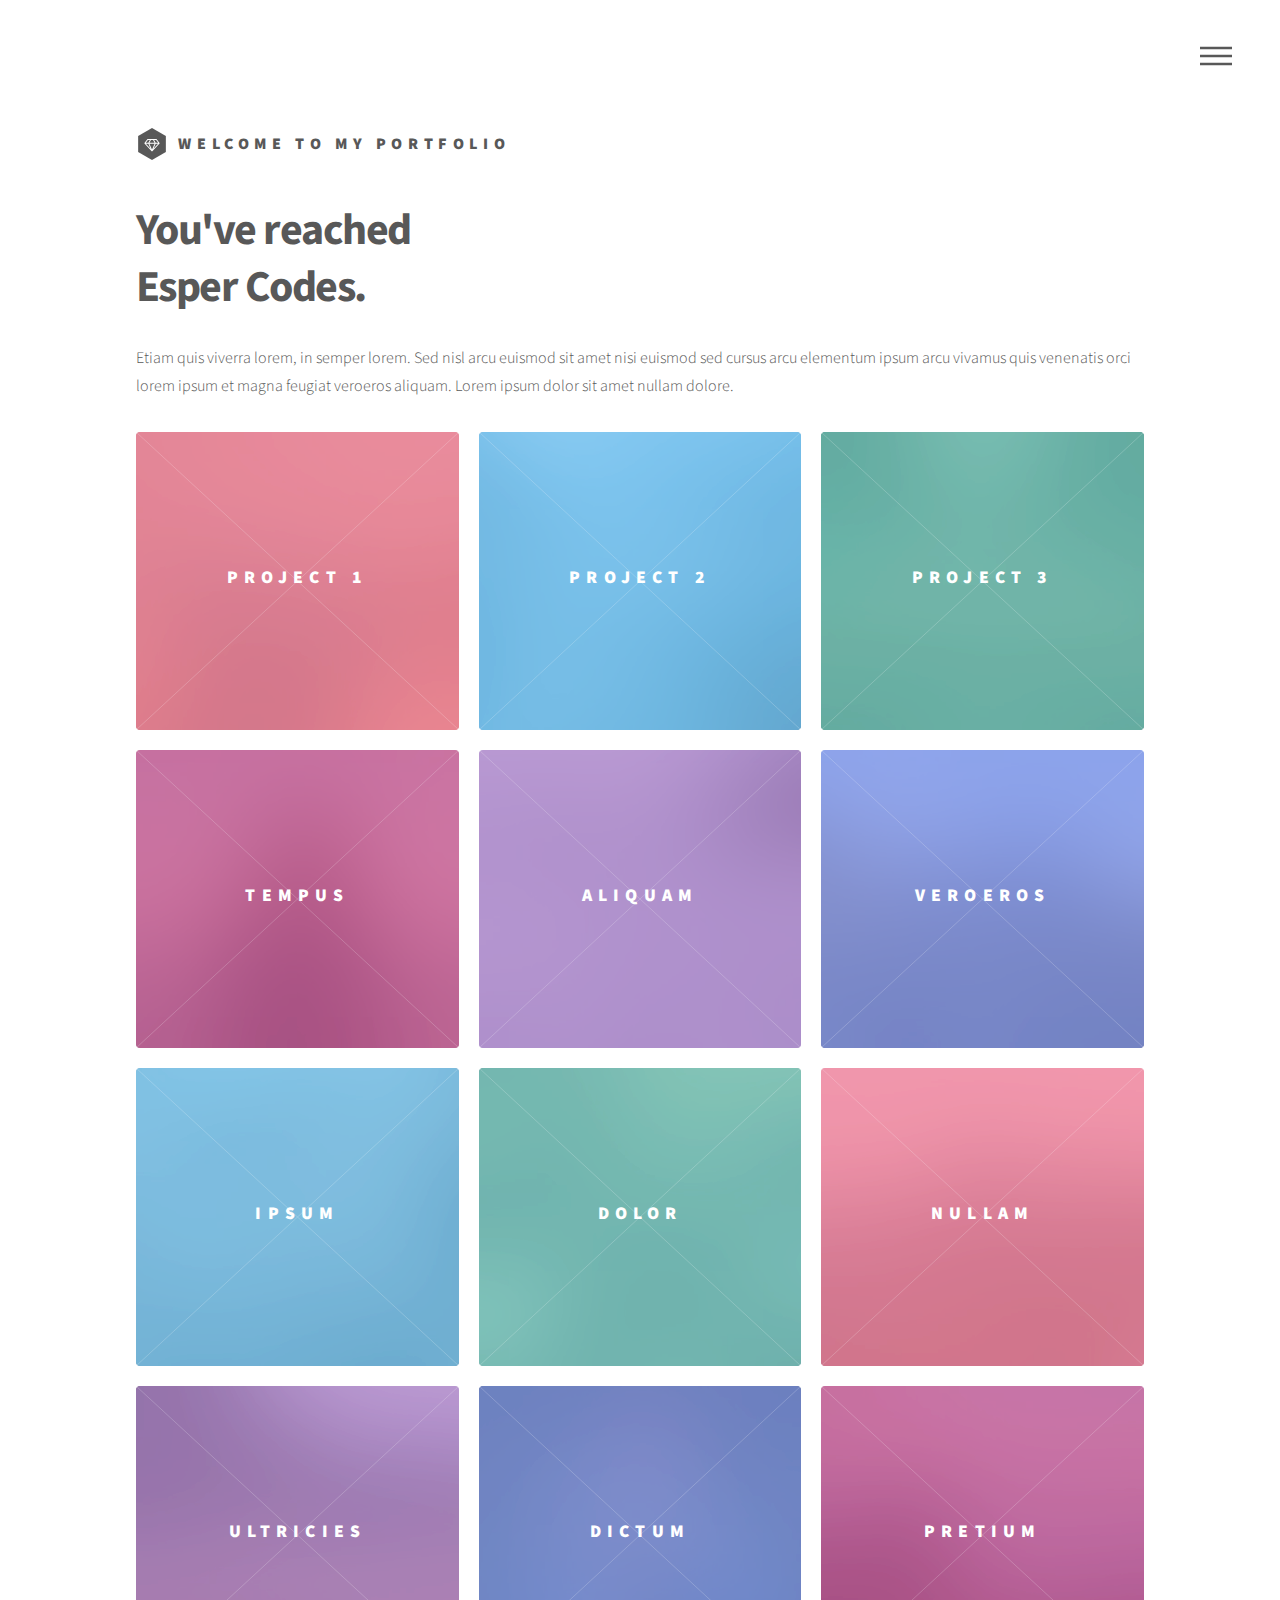
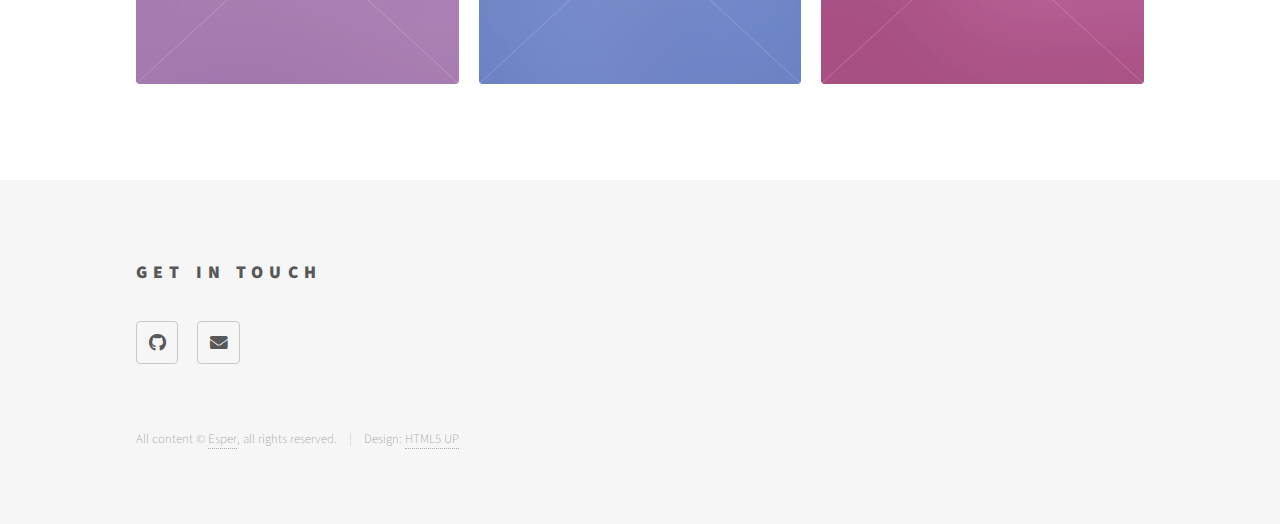
==== commit e26ddb53: "base edits to menu nav and project setup" ====
--- a/index.html
+++ b/index.html
@@ -6,7 +6,7 @@
 -->
 <html>
 	<head>
-		<title>Phantom by HTML5 UP</title>
+		<title>Esper Codes | Welcome to My Portfolio</title>
 		<meta charset="utf-8" />
 		<meta name="viewport" content="width=device-width, initial-scale=1, user-scalable=no" />
 		<link rel="stylesheet" href="assets/css/main.css" />
@@ -22,7 +22,7 @@
 
 							<!-- Logo -->
 								<a href="index.html" class="logo">
-									<span class="symbol"><img src="images/logo.svg" alt="" /></span><span class="title">Phantom</span>
+									<span class="symbol"><img src="images/logo.svg" alt="" /></span><span class="title">Welcome to My Portfolio</span>
 								</a>
 
 							<!-- Nav -->
@@ -40,10 +40,10 @@
 						<h2>Menu</h2>
 						<ul>
 							<li><a href="index.html">Home</a></li>
-							<li><a href="generic.html">Ipsum veroeros</a></li>
-							<li><a href="generic.html">Tempus etiam</a></li>
-							<li><a href="generic.html">Consequat dolor</a></li>
-							<li><a href="elements.html">Elements</a></li>
+							<li><a href="generic.html">About</a></li>
+							<li><a href="project-1.html">Project 1</a></li>
+							<li><a href="generic.html">Project 2</a></li>
+							<li><a href="generic.html">Project 3</a></li>
 						</ul>
 					</nav>
 
@@ -51,8 +51,8 @@
 					<div id="main">
 						<div class="inner">
 							<header>
-								<h1>This is Phantom, a free, fully responsive site<br />
-								template designed by <a href="http://html5up.net">HTML5 UP</a>.</h1>
+								<h1>You've reached<br />
+								Esper Codes.</h1>
 								<p>Etiam quis viverra lorem, in semper lorem. Sed nisl arcu euismod sit amet nisi euismod sed cursus arcu elementum ipsum arcu vivamus quis venenatis orci lorem ipsum et magna feugiat veroeros aliquam. Lorem ipsum dolor sit amet nullam dolore.</p>
 							</header>
 							<section class="tiles">
@@ -61,7 +61,7 @@
 										<img src="images/pic01.jpg" alt="" />
 									</span>
 									<a href="generic.html">
-										<h2>Magna</h2>
+										<h2>Project 1</h2>
 										<div class="content">
 											<p>Sed nisl arcu euismod sit amet nisi lorem etiam dolor veroeros et feugiat.</p>
 										</div>
@@ -72,7 +72,7 @@
 										<img src="images/pic02.jpg" alt="" />
 									</span>
 									<a href="generic.html">
-										<h2>Lorem</h2>
+										<h2>Project 2</h2>
 										<div class="content">
 											<p>Sed nisl arcu euismod sit amet nisi lorem etiam dolor veroeros et feugiat.</p>
 										</div>
@@ -83,7 +83,7 @@
 										<img src="images/pic03.jpg" alt="" />
 									</span>
 									<a href="generic.html">
-										<h2>Feugiat</h2>
+										<h2>Project 3</h2>
 										<div class="content">
 											<p>Sed nisl arcu euismod sit amet nisi lorem etiam dolor veroeros et feugiat.</p>
 										</div>
@@ -197,38 +197,13 @@
 						<div class="inner">
 							<section>
 								<h2>Get in touch</h2>
-								<form method="post" action="#">
-									<div class="fields">
-										<div class="field half">
-											<input type="text" name="name" id="name" placeholder="Name" />
-										</div>
-										<div class="field half">
-											<input type="email" name="email" id="email" placeholder="Email" />
-										</div>
-										<div class="field">
-											<textarea name="message" id="message" placeholder="Message"></textarea>
-										</div>
-									</div>
-									<ul class="actions">
-										<li><input type="submit" value="Send" class="primary" /></li>
-									</ul>
-								</form>
-							</section>
-							<section>
-								<h2>Follow</h2>
 								<ul class="icons">
-									<li><a href="#" class="icon brands style2 fa-twitter"><span class="label">Twitter</span></a></li>
-									<li><a href="#" class="icon brands style2 fa-facebook-f"><span class="label">Facebook</span></a></li>
-									<li><a href="#" class="icon brands style2 fa-instagram"><span class="label">Instagram</span></a></li>
-									<li><a href="#" class="icon brands style2 fa-dribbble"><span class="label">Dribbble</span></a></li>
 									<li><a href="#" class="icon brands style2 fa-github"><span class="label">GitHub</span></a></li>
-									<li><a href="#" class="icon brands style2 fa-500px"><span class="label">500px</span></a></li>
-									<li><a href="#" class="icon solid style2 fa-phone"><span class="label">Phone</span></a></li>
 									<li><a href="#" class="icon solid style2 fa-envelope"><span class="label">Email</span></a></li>
 								</ul>
 							</section>
 							<ul class="copyright">
-								<li>&copy; Untitled. All rights reserved</li><li>Design: <a href="http://html5up.net">HTML5 UP</a></li>
+								<li>All content &copy; <a href="https://github.com/notanotheresper">Esper</a>, all rights reserved.</li><li>Design: <a href="http://html5up.net">HTML5 UP</a></li>
 							</ul>
 						</div>
 					</footer>
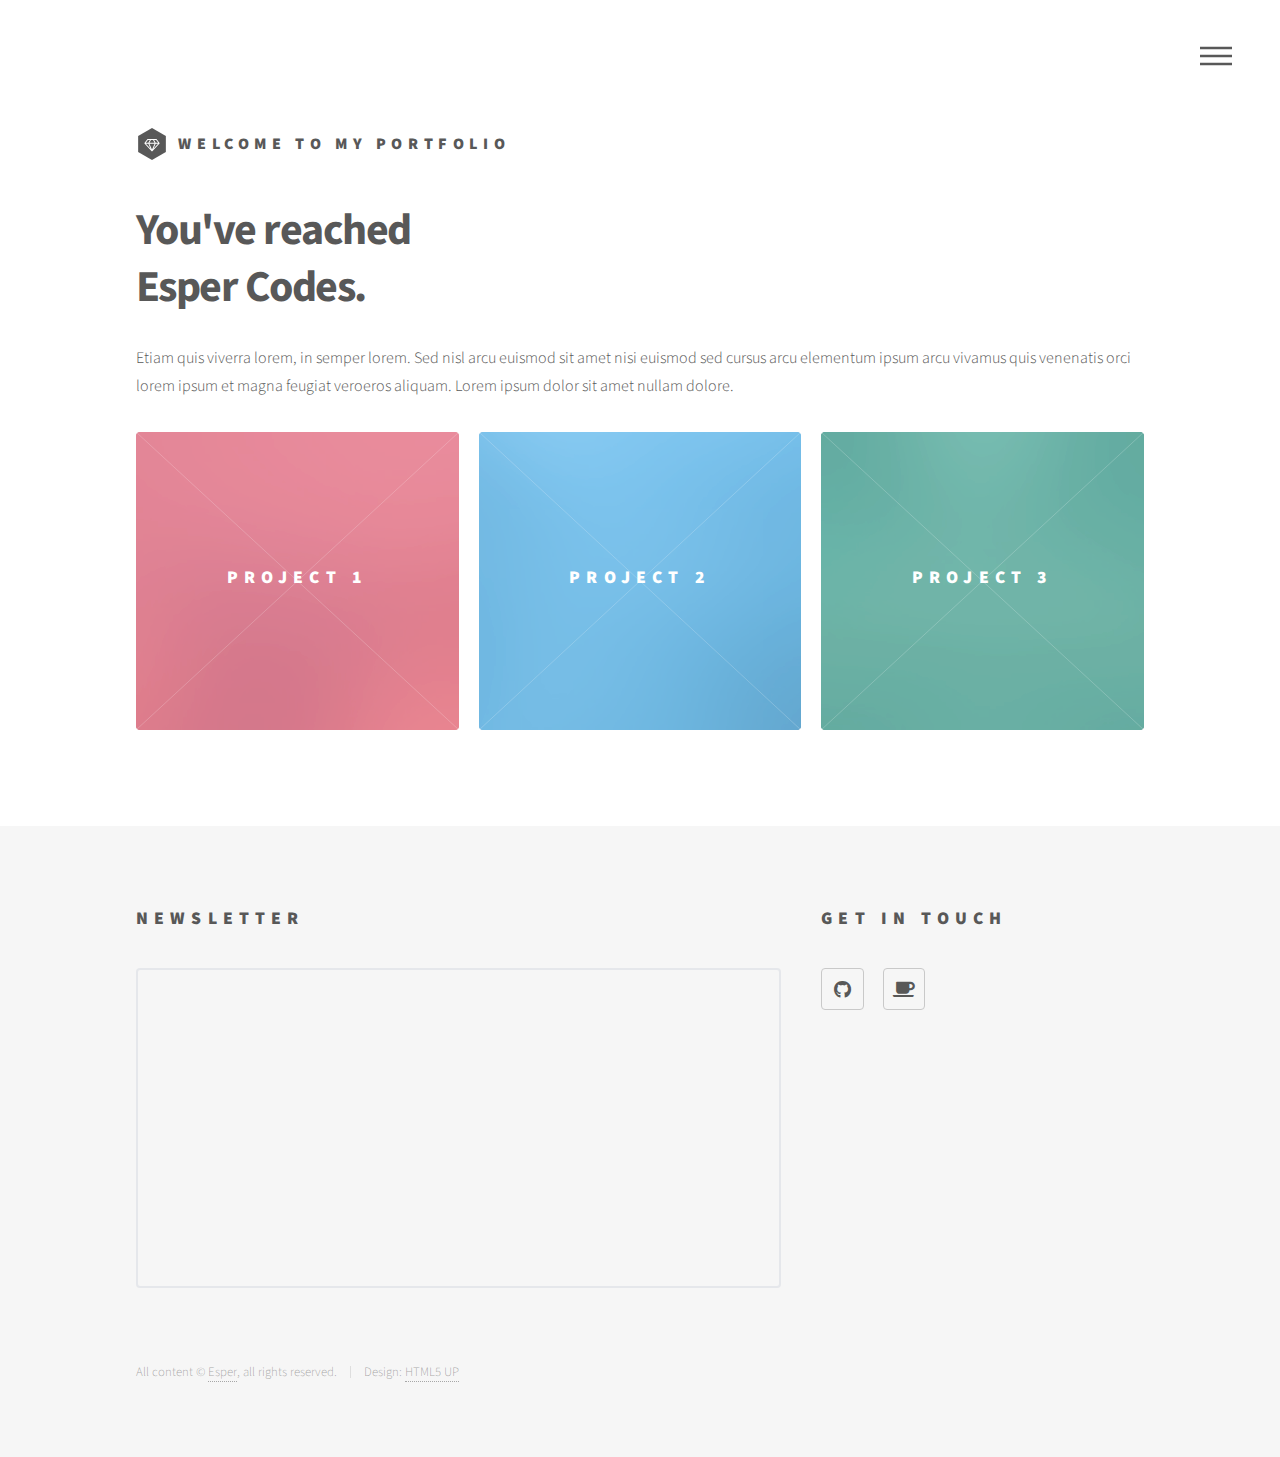
==== commit 7582232a: "added beehiiv newsletter in footer" ====
--- a/index.html
+++ b/index.html
@@ -89,105 +89,6 @@
 										</div>
 									</a>
 								</article>
-								<article class="style4">
-									<span class="image">
-										<img src="images/pic04.jpg" alt="" />
-									</span>
-									<a href="generic.html">
-										<h2>Tempus</h2>
-										<div class="content">
-											<p>Sed nisl arcu euismod sit amet nisi lorem etiam dolor veroeros et feugiat.</p>
-										</div>
-									</a>
-								</article>
-								<article class="style5">
-									<span class="image">
-										<img src="images/pic05.jpg" alt="" />
-									</span>
-									<a href="generic.html">
-										<h2>Aliquam</h2>
-										<div class="content">
-											<p>Sed nisl arcu euismod sit amet nisi lorem etiam dolor veroeros et feugiat.</p>
-										</div>
-									</a>
-								</article>
-								<article class="style6">
-									<span class="image">
-										<img src="images/pic06.jpg" alt="" />
-									</span>
-									<a href="generic.html">
-										<h2>Veroeros</h2>
-										<div class="content">
-											<p>Sed nisl arcu euismod sit amet nisi lorem etiam dolor veroeros et feugiat.</p>
-										</div>
-									</a>
-								</article>
-								<article class="style2">
-									<span class="image">
-										<img src="images/pic07.jpg" alt="" />
-									</span>
-									<a href="generic.html">
-										<h2>Ipsum</h2>
-										<div class="content">
-											<p>Sed nisl arcu euismod sit amet nisi lorem etiam dolor veroeros et feugiat.</p>
-										</div>
-									</a>
-								</article>
-								<article class="style3">
-									<span class="image">
-										<img src="images/pic08.jpg" alt="" />
-									</span>
-									<a href="generic.html">
-										<h2>Dolor</h2>
-										<div class="content">
-											<p>Sed nisl arcu euismod sit amet nisi lorem etiam dolor veroeros et feugiat.</p>
-										</div>
-									</a>
-								</article>
-								<article class="style1">
-									<span class="image">
-										<img src="images/pic09.jpg" alt="" />
-									</span>
-									<a href="generic.html">
-										<h2>Nullam</h2>
-										<div class="content">
-											<p>Sed nisl arcu euismod sit amet nisi lorem etiam dolor veroeros et feugiat.</p>
-										</div>
-									</a>
-								</article>
-								<article class="style5">
-									<span class="image">
-										<img src="images/pic10.jpg" alt="" />
-									</span>
-									<a href="generic.html">
-										<h2>Ultricies</h2>
-										<div class="content">
-											<p>Sed nisl arcu euismod sit amet nisi lorem etiam dolor veroeros et feugiat.</p>
-										</div>
-									</a>
-								</article>
-								<article class="style6">
-									<span class="image">
-										<img src="images/pic11.jpg" alt="" />
-									</span>
-									<a href="generic.html">
-										<h2>Dictum</h2>
-										<div class="content">
-											<p>Sed nisl arcu euismod sit amet nisi lorem etiam dolor veroeros et feugiat.</p>
-										</div>
-									</a>
-								</article>
-								<article class="style4">
-									<span class="image">
-										<img src="images/pic12.jpg" alt="" />
-									</span>
-									<a href="generic.html">
-										<h2>Pretium</h2>
-										<div class="content">
-											<p>Sed nisl arcu euismod sit amet nisi lorem etiam dolor veroeros et feugiat.</p>
-										</div>
-									</a>
-								</article>
 							</section>
 						</div>
 					</div>
@@ -196,10 +97,14 @@
 					<footer id="footer">
 						<div class="inner">
 							<section>
+								<h2>Newsletter</h2>
+								<iframe src="https://embeds.beehiiv.com/81d6e104-49a0-4178-a945-4a2d184bd7b3" data-test-id="beehiiv-embed" width="100%" height="320" frameborder="0" scrolling="no" style="border-radius: 4px; border: 2px solid #e5e7eb; margin: 0; background-color: transparent;"></iframe>
+							</section>
+							<section>
 								<h2>Get in touch</h2>
 								<ul class="icons">
-									<li><a href="#" class="icon brands style2 fa-github"><span class="label">GitHub</span></a></li>
-									<li><a href="#" class="icon solid style2 fa-envelope"><span class="label">Email</span></a></li>
+									<li><a href="https://notanotheresper.github.io/" class="icon brands style2 fa-github"><span class="label">GitHub</span></a></li>
+									<li><a href="https://ko-fi.com/esperarts/" class="icon solid style2 fa-coffee"><span class="label"></span></a></li>
 								</ul>
 							</section>
 							<ul class="copyright">
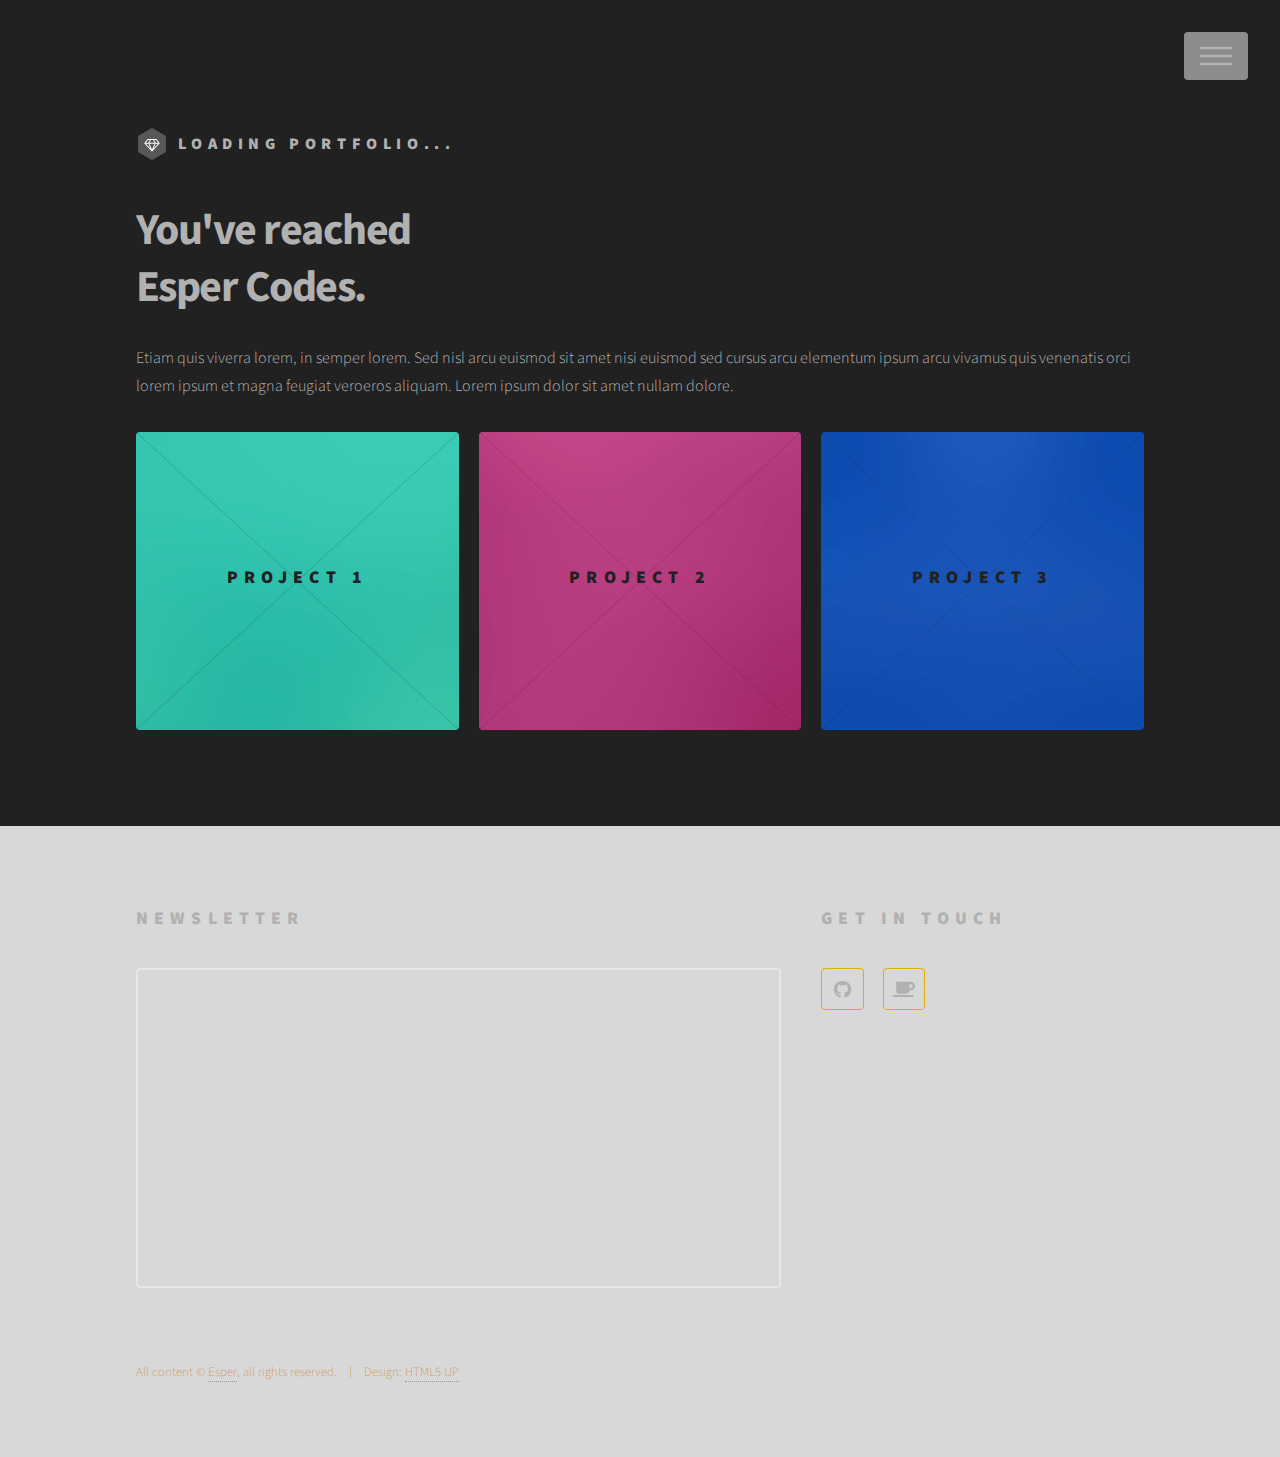
==== commit ddd95d8d: "added pages for projects 2 + 3, and about" ====
--- a/index.html
+++ b/index.html
@@ -6,7 +6,7 @@
 -->
 <html>
 	<head>
-		<title>Esper Codes | Welcome to My Portfolio</title>
+		<title>Esper Codes | Portfolio</title>
 		<meta charset="utf-8" />
 		<meta name="viewport" content="width=device-width, initial-scale=1, user-scalable=no" />
 		<link rel="stylesheet" href="assets/css/main.css" />
@@ -22,7 +22,7 @@
 
 							<!-- Logo -->
 								<a href="index.html" class="logo">
-									<span class="symbol"><img src="images/logo.svg" alt="" /></span><span class="title">Welcome to My Portfolio</span>
+									<span class="symbol"><img src="images/logo.svg" alt="" /></span><span class="title">Loading Portfolio...</span>
 								</a>
 
 							<!-- Nav -->
@@ -40,10 +40,10 @@
 						<h2>Menu</h2>
 						<ul>
 							<li><a href="index.html">Home</a></li>
-							<li><a href="generic.html">About</a></li>
+							<li><a href="about.html">About</a></li>
 							<li><a href="project-1.html">Project 1</a></li>
-							<li><a href="generic.html">Project 2</a></li>
-							<li><a href="generic.html">Project 3</a></li>
+							<li><a href="project-2.html">Project 2</a></li>
+							<li><a href="project-3.html">Project 3</a></li>
 						</ul>
 					</nav>
 
@@ -103,7 +103,7 @@
 							<section>
 								<h2>Get in touch</h2>
 								<ul class="icons">
-									<li><a href="https://notanotheresper.github.io/" class="icon brands style2 fa-github"><span class="label">GitHub</span></a></li>
+									<li><a href="https://github.com/notanotheresper/" class="icon brands style2 fa-github"><span class="label">GitHub</span></a></li>
 									<li><a href="https://ko-fi.com/esperarts/" class="icon solid style2 fa-coffee"><span class="label"></span></a></li>
 								</ul>
 							</section>
--- a/assets/css/main.css
+++ b/assets/css/main.css
@@ -1,10 +1,10 @@
 @import url(fontawesome-all.min.css);
 @import url("https://fonts.googleapis.com/css?family=Source+Sans+Pro:300,700,900");
 
-/*
-	Phantom by HTML5 UP
-	html5up.net | @ajlkn
-	Free for personal and commercial use under the CCA 3.0 license (html5up.net/license)
+/*
+	Phantom by HTML5 UP
+	html5up.net | @ajlkn
+	Free for personal and commercial use under the CCA 3.0 license (html5up.net/license)
 */
 
 html, body, div, span, applet, object,
@@ -99,7 +99,7 @@
 	}
 
 	body {
-		background: #ffffff;
+		background: #212121;
 	}
 
 		body.is-preload *, body.is-preload *:before, body.is-preload *:after {
@@ -116,7 +116,7 @@
 /* Type */
 
 	body, input, select, textarea {
-		color: #585858;
+		color: #b1b1b1;
 		font-family: "Source Sans Pro", Helvetica, sans-serif;
 		font-size: 16pt;
 		font-weight: 300;
@@ -145,13 +145,13 @@
 		-ms-transition: border-bottom-color 0.2s ease, color 0.2s ease;
 		transition: border-bottom-color 0.2s ease, color 0.2s ease;
 		text-decoration: none;
-		color: #585858;
+		color: #b1b1b1;
 		border-bottom: dotted 1px rgba(88, 88, 88, 0.5);
 	}
 
 		a:hover {
 			border-bottom-color: transparent;
-			color: #f2849e !important;
+			color: #19d5bb !important;
 		}
 
 	strong, b {
@@ -260,7 +260,7 @@
 	}
 
 	blockquote {
-		border-left: solid 4px #c9c9c9;
+		border-left: solid 4px #e5ad00;
 		font-style: italic;
 		margin: 0 0 2em 0;
 		padding: 0.5em 0 0.5em 2em;
@@ -269,7 +269,7 @@
 	code {
 		background: rgba(144, 144, 144, 0.075);
 		border-radius: 4px;
-		border: solid 1px #c9c9c9;
+		border: solid 1px #e5ad00;
 		font-family: "Courier New", monospace;
 		font-size: 0.9em;
 		margin: 0 0.25em;
@@ -292,7 +292,7 @@
 
 	hr {
 		border: 0;
-		border-bottom: solid 1px #c9c9c9;
+		border-bottom: solid 1px #e5ad00;
 		margin: 2em 0;
 	}
 
@@ -1841,7 +1841,7 @@
 			-ms-transition: background-color 0.2s ease-in-out, color 0.2s ease-in-out, border-color 0.2s ease-in-out;
 			transition: background-color 0.2s ease-in-out, color 0.2s ease-in-out, border-color 0.2s ease-in-out;
 			background-color: transparent;
-			border: solid 1px #c9c9c9;
+			border: solid 1px #e5ad00;
 			border-radius: 4px;
 			width: 2.65em;
 			height: 2.65em;
@@ -1856,8 +1856,8 @@
 			}
 
 			.icon.style2:hover {
-				color: #f2849e;
-				border-color: #f2849e;
+				color: #19d5bb;
+				border-color: #19d5bb;
 			}
 
 			.icon.style2:active {
@@ -1892,7 +1892,7 @@
 		}
 
 			ul.alt li {
-				border-top: solid 1px #c9c9c9;
+				border-top: solid 1px #e5ad00;
 				padding: 0.5em 0;
 			}
 
@@ -2146,7 +2146,7 @@
 		background-color: transparent;
 		border: none;
 		border-radius: 0;
-		border-bottom: solid 1px #c9c9c9;
+		border-bottom: solid 1px #e5ad00;
 		color: inherit;
 		display: block;
 		outline: 0;
@@ -2170,12 +2170,12 @@
 		input[type="tel"]:focus,
 		select:focus,
 		textarea:focus {
-			border-bottom-color: #f2849e;
-			box-shadow: inset 0 -1px 0 0 #f2849e;
+			border-bottom-color: #19d5bb;
+			box-shadow: inset 0 -1px 0 0 #19d5bb;
 		}
 
 	select {
-		background-image: url("data:image/svg+xml;charset=utf8,%3Csvg xmlns='http://www.w3.org/2000/svg' width='40' height='40' preserveAspectRatio='none' viewBox='0 0 40 40'%3E%3Cpath d='M9.4,12.3l10.4,10.4l10.4-10.4c0.2-0.2,0.5-0.4,0.9-0.4c0.3,0,0.6,0.1,0.9,0.4l3.3,3.3c0.2,0.2,0.4,0.5,0.4,0.9 c0,0.4-0.1,0.6-0.4,0.9L20.7,31.9c-0.2,0.2-0.5,0.4-0.9,0.4c-0.3,0-0.6-0.1-0.9-0.4L4.3,17.3c-0.2-0.2-0.4-0.5-0.4-0.9 c0-0.4,0.1-0.6,0.4-0.9l3.3-3.3c0.2-0.2,0.5-0.4,0.9-0.4S9.1,12.1,9.4,12.3z' fill='%23c9c9c9' /%3E%3C/svg%3E");
+		background-image: url("data:image/svg+xml;charset=utf8,%3Csvg xmlns='http://www.w3.org/2000/svg' width='40' height='40' preserveAspectRatio='none' viewBox='0 0 40 40'%3E%3Cpath d='M9.4,12.3l10.4,10.4l10.4-10.4c0.2-0.2,0.5-0.4,0.9-0.4c0.3,0,0.6,0.1,0.9,0.4l3.3,3.3c0.2,0.2,0.4,0.5,0.4,0.9 c0,0.4-0.1,0.6-0.4,0.9L20.7,31.9c-0.2,0.2-0.5,0.4-0.9,0.4c-0.3,0-0.6-0.1-0.9-0.4L4.3,17.3c-0.2-0.2-0.4-0.5-0.4-0.9 c0-0.4,0.1-0.6,0.4-0.9l3.3-3.3c0.2-0.2,0.5-0.4,0.9-0.4S9.1,12.1,9.4,12.3z' fill='%23e5ad00' /%3E%3C/svg%3E");
 		background-size: 1.25rem;
 		background-repeat: no-repeat;
 		background-position: calc(100% - 1rem) center;
@@ -2185,7 +2185,7 @@
 	}
 
 		select option {
-			background: #ffffff;
+			background: #212121;
 		}
 
 		select:focus::-ms-value {
@@ -2225,7 +2225,7 @@
 		input[type="checkbox"] + label,
 		input[type="radio"] + label {
 			text-decoration: none;
-			color: #585858;
+			color: #b1b1b1;
 			cursor: pointer;
 			display: inline-block;
 			font-size: 1em;
@@ -2252,7 +2252,7 @@
 			input[type="checkbox"] + label:before,
 			input[type="radio"] + label:before {
 				border-radius: 4px;
-				border: solid 1px #c9c9c9;
+				border: solid 1px #e5ad00;
 				content: '';
 				display: inline-block;
 				font-size: 0.8em;
@@ -2267,16 +2267,16 @@
 
 		input[type="checkbox"]:checked + label:before,
 		input[type="radio"]:checked + label:before {
-			background: #585858;
-			border-color: #585858;
-			color: #ffffff;
+			background: #b1b1b1;
+			border-color: #b1b1b1;
+			color: #212121;
 			content: '\f00c';
 		}
 
 		input[type="checkbox"]:focus + label:before,
 		input[type="radio"]:focus + label:before {
-			border-color: #f2849e;
-			box-shadow: 0 0 0 1px #f2849e;
+			border-color: #19d5bb;
+			box-shadow: 0 0 0 1px #19d5bb;
 		}
 
 	input[type="checkbox"] + label:before {
@@ -2291,7 +2291,7 @@
 
 	.box {
 		border-radius: 4px;
-		border: solid 1px #c9c9c9;
+		border: solid 1px #e5ad00;
 		margin-bottom: 2em;
 		padding: 1.5em;
 	}
@@ -2383,7 +2383,7 @@
 	}
 
 		table tbody tr {
-			border: solid 1px #c9c9c9;
+			border: solid 1px #e5ad00;
 			border-left: 0;
 			border-right: 0;
 		}
@@ -2404,11 +2404,11 @@
 		}
 
 		table thead {
-			border-bottom: solid 2px #c9c9c9;
+			border-bottom: solid 2px #e5ad00;
 		}
 
 		table tfoot {
-			border-top: solid 2px #c9c9c9;
+			border-top: solid 2px #e5ad00;
 		}
 
 		table.alt {
@@ -2416,7 +2416,7 @@
 		}
 
 			table.alt tbody tr td {
-				border: solid 1px #c9c9c9;
+				border: solid 1px #e5ad00;
 				border-left-width: 0;
 				border-top-width: 0;
 			}
@@ -2455,8 +2455,8 @@
 		background-color: transparent;
 		border-radius: 4px;
 		border: 0;
-		box-shadow: inset 0 0 0 2px #585858;
-		color: #585858 !important;
+		box-shadow: inset 0 0 0 2px #b1b1b1;
+		color: #b1b1b1 !important;
 		cursor: pointer;
 		display: inline-block;
 		font-size: 0.8em;
@@ -2494,8 +2494,8 @@
 		input[type="button"]:hover,
 		button:hover,
 		.button:hover {
-			color: #f2849e !important;
-			box-shadow: inset 0 0 0 2px #f2849e;
+			color: #19d5bb !important;
+			box-shadow: inset 0 0 0 2px #19d5bb;
 		}
 
 		input[type="submit"]:active,
@@ -2528,8 +2528,8 @@
 		button.primary,
 		.button.primary {
 			box-shadow: none;
-			background-color: #585858;
-			color: #ffffff !important;
+			background-color: #b1b1b1;
+			color: #212121 !important;
 		}
 
 			input[type="submit"].primary:hover,
@@ -2537,7 +2537,7 @@
 			input[type="button"].primary:hover,
 			button.primary:hover,
 			.button.primary:hover {
-				background-color: #f2849e;
+				background-color: #19d5bb;
 			}
 
 			input[type="submit"].primary:active,
@@ -2545,7 +2545,7 @@
 			input[type="button"].primary:active,
 			button.primary:active,
 			.button.primary:active {
-				background-color: #ee5f81;
+				background-color: #19d5bb;
 			}
 
 		input[type="submit"].disabled, input[type="submit"]:disabled,
@@ -2572,7 +2572,7 @@
 		-webkit-flex-wrap: wrap;
 		-ms-flex-wrap: wrap;
 		flex-wrap: wrap;
-		postiion: relative;
+		position: relative;
 		margin: -2.5em 0 0 -2.5em;
 	}
 
@@ -2634,7 +2634,7 @@
 					left: 0;
 					width: 100%;
 					height: 100%;
-					background-image: url("data:image/svg+xml;charset=utf8,%3Csvg xmlns='http://www.w3.org/2000/svg' width='100' height='100' viewBox='0 0 100 100' preserveAspectRatio='none'%3E%3Cstyle%3Eline %7B stroke-width: 0.25px%3B stroke: %23ffffff%3B %7D%3C/style%3E%3Cline x1='0' y1='0' x2='100' y2='100' /%3E%3Cline x1='100' y1='0' x2='0' y2='100' /%3E%3C/svg%3E");
+					background-image: url("data:image/svg+xml;charset=utf8,%3Csvg xmlns='http://www.w3.org/2000/svg' width='100' height='100' viewBox='0 0 100 100' preserveAspectRatio='none'%3E%3Cstyle%3Eline %7B stroke-width: 0.25px%3B stroke: %23212121%3B %7D%3C/style%3E%3Cline x1='0' y1='0' x2='100' y2='100' /%3E%3Cline x1='100' y1='0' x2='0' y2='100' /%3E%3C/svg%3E");
 					background-position: center;
 					background-repeat: no-repeat;
 					background-size: 100% 100%;
@@ -2671,7 +2671,7 @@
 				padding: 1em;
 				border-radius: 4px;
 				border-bottom: 0;
-				color: #ffffff;
+				color: #212121;
 				text-align: center;
 				text-decoration: none;
 				z-index: 3;
@@ -2682,7 +2682,7 @@
 				}
 
 				.tiles article > a:hover {
-					color: #ffffff !important;
+					color: #212121 !important;
 				}
 
 				.tiles article > a h2 {
@@ -2706,27 +2706,27 @@
 					}
 
 			.tiles article.style1 > .image:before {
-				background-color: #f2849e;
+				background-color: #19d5bb;
 			}
 
 			.tiles article.style2 > .image:before {
-				background-color: #7ecaf6;
+				background-color: #ce2873;
 			}
 
 			.tiles article.style3 > .image:before {
-				background-color: #7bd0c1;
+				background-color: #0e56d2;
 			}
 
 			.tiles article.style4 > .image:before {
-				background-color: #c75b9b;
+				background-color: #03a18c;
 			}
 
 			.tiles article.style5 > .image:before {
-				background-color: #ae85ca;
+				background-color: #daa60d;
 			}
 
 			.tiles article.style6 > .image:before {
-				background-color: #8499e7;
+				background-color: #a03d69;
 			}
 
 			body:not(.is-touch) .tiles article:hover > .image {
@@ -2737,7 +2737,7 @@
 			}
 
 				body:not(.is-touch) .tiles article:hover > .image:before {
-					background-color: #333333;
+					background-color: #383838;
 					opacity: 0.35;
 				}
 
@@ -2891,7 +2891,7 @@
 						height: 3em;
 						line-height: 3em;
 						padding: 0 1.5em;
-						background-color: rgba(255, 255, 255, 0.5);
+						background-color: rgba(247, 247, 247, 0.502);
 						border-radius: 4px;
 						border: 0;
 						font-size: 0.8em;
@@ -2928,12 +2928,12 @@
 						}
 
 						#header nav ul li a[href="#menu"]:before {
-							background-image: url("data:image/svg+xml;charset=utf8,%3Csvg xmlns='http://www.w3.org/2000/svg' width='100' height='100' viewBox='0 0 100 100' preserveAspectRatio='none'%3E%3Cstyle%3Eline %7B stroke-width: 8px%3B stroke: %23f2849e%3B %7D%3C/style%3E%3Cline x1='0' y1='25' x2='100' y2='25' /%3E%3Cline x1='0' y1='50' x2='100' y2='50' /%3E%3Cline x1='0' y1='75' x2='100' y2='75' /%3E%3C/svg%3E");
+							background-image: url("data:image/svg+xml;charset=utf8,%3Csvg xmlns='http://www.w3.org/2000/svg' width='100' height='100' viewBox='0 0 100 100' preserveAspectRatio='none'%3E%3Cstyle%3Eline %7B stroke-width: 8px%3B stroke: %2319d5bb%3B %7D%3C/style%3E%3Cline x1='0' y1='25' x2='100' y2='25' /%3E%3Cline x1='0' y1='50' x2='100' y2='50' /%3E%3Cline x1='0' y1='75' x2='100' y2='75' /%3E%3C/svg%3E");
 							opacity: 0;
 						}
 
 						#header nav ul li a[href="#menu"]:after {
-							background-image: url("data:image/svg+xml;charset=utf8,%3Csvg xmlns='http://www.w3.org/2000/svg' width='100' height='100' viewBox='0 0 100 100' preserveAspectRatio='none'%3E%3Cstyle%3Eline %7B stroke-width: 8px%3B stroke: %23585858%3B %7D%3C/style%3E%3Cline x1='0' y1='25' x2='100' y2='25' /%3E%3Cline x1='0' y1='50' x2='100' y2='50' /%3E%3Cline x1='0' y1='75' x2='100' y2='75' /%3E%3C/svg%3E");
+							background-image: url("data:image/svg+xml;charset=utf8,%3Csvg xmlns='http://www.w3.org/2000/svg' width='100' height='100' viewBox='0 0 100 100' preserveAspectRatio='none'%3E%3Cstyle%3Eline %7B stroke-width: 8px%3B stroke: %23b1b1b1%3B %7D%3C/style%3E%3Cline x1='0' y1='25' x2='100' y2='25' /%3E%3Cline x1='0' y1='50' x2='100' y2='50' /%3E%3Cline x1='0' y1='75' x2='100' y2='75' /%3E%3C/svg%3E");
 							opacity: 1;
 						}
 
@@ -2988,8 +2988,8 @@
 		max-width: 80%;
 		height: 100%;
 		-webkit-overflow-scrolling: touch;
-		background: #585858;
-		color: #ffffff;
+		background: #b1b1b1;
+		color: #212121;
 		cursor: default;
 		visibility: hidden;
 		z-index: 10002;
@@ -3019,7 +3019,7 @@
 
 				#menu > .inner > ul > li {
 					padding: 0;
-					border-top: solid 1px rgba(255, 255, 255, 0.15);
+					border-top: solid 1px rgba(33, 33, 33, 0.149);
 				}
 
 					#menu > .inner > ul > li a {
@@ -3078,12 +3078,12 @@
 			}
 
 			#menu > .close:before {
-				background-image: url("data:image/svg+xml;charset=utf8,%3Csvg xmlns='http://www.w3.org/2000/svg' width='100' height='100' viewBox='0 0 100 100' preserveAspectRatio='none'%3E%3Cstyle%3Eline %7B stroke-width: 8px%3B stroke: %23f2849e%3B %7D%3C/style%3E%3Cline x1='15' y1='15' x2='85' y2='85' /%3E%3Cline x1='85' y1='15' x2='15' y2='85' /%3E%3C/svg%3E");
+				background-image: url("data:image/svg+xml;charset=utf8,%3Csvg xmlns='http://www.w3.org/2000/svg' width='100' height='100' viewBox='0 0 100 100' preserveAspectRatio='none'%3E%3Cstyle%3Eline %7B stroke-width: 8px%3B stroke: %2319d5bb%3B %7D%3C/style%3E%3Cline x1='15' y1='15' x2='85' y2='85' /%3E%3Cline x1='85' y1='15' x2='15' y2='85' /%3E%3C/svg%3E");
 				opacity: 0;
 			}
 
 			#menu > .close:after {
-				background-image: url("data:image/svg+xml;charset=utf8,%3Csvg xmlns='http://www.w3.org/2000/svg' width='100' height='100' viewBox='0 0 100 100' preserveAspectRatio='none'%3E%3Cstyle%3Eline %7B stroke-width: 8px%3B stroke: %23585858%3B %7D%3C/style%3E%3Cline x1='15' y1='15' x2='85' y2='85' /%3E%3Cline x1='85' y1='15' x2='15' y2='85' /%3E%3C/svg%3E");
+				background-image: url("data:image/svg+xml;charset=utf8,%3Csvg xmlns='http://www.w3.org/2000/svg' width='100' height='100' viewBox='0 0 100 100' preserveAspectRatio='none'%3E%3Cstyle%3Eline %7B stroke-width: 8px%3B stroke: %23b1b1b1%3B %7D%3C/style%3E%3Cline x1='15' y1='15' x2='85' y2='85' /%3E%3Cline x1='85' y1='15' x2='15' y2='85' /%3E%3C/svg%3E");
 				opacity: 1;
 			}
 
@@ -3166,7 +3166,7 @@
 
 	#footer {
 		padding: 5em 0 6em 0 ;
-		background-color: #f6f6f6;
+		background-color: #d8d8d8;
 	}
 
 		#footer > .inner {
@@ -3204,7 +3204,7 @@
 				margin-top: 5em;
 				list-style: none;
 				font-size: 0.8em;
-				color: rgba(88, 88, 88, 0.5);
+				color: rgba(204, 116, 0, 0.603);
 			}
 
 				#footer > .inner .copyright a {
@@ -3213,7 +3213,7 @@
 
 				#footer > .inner .copyright li {
 					display: inline-block;
-					border-left: solid 1px rgba(88, 88, 88, 0.15);
+					border-left: solid 1px rgba(204, 116, 0, 0.301);
 					line-height: 1;
 					padding: 0 0 0 1em;
 					margin: 0 0 0 1em;
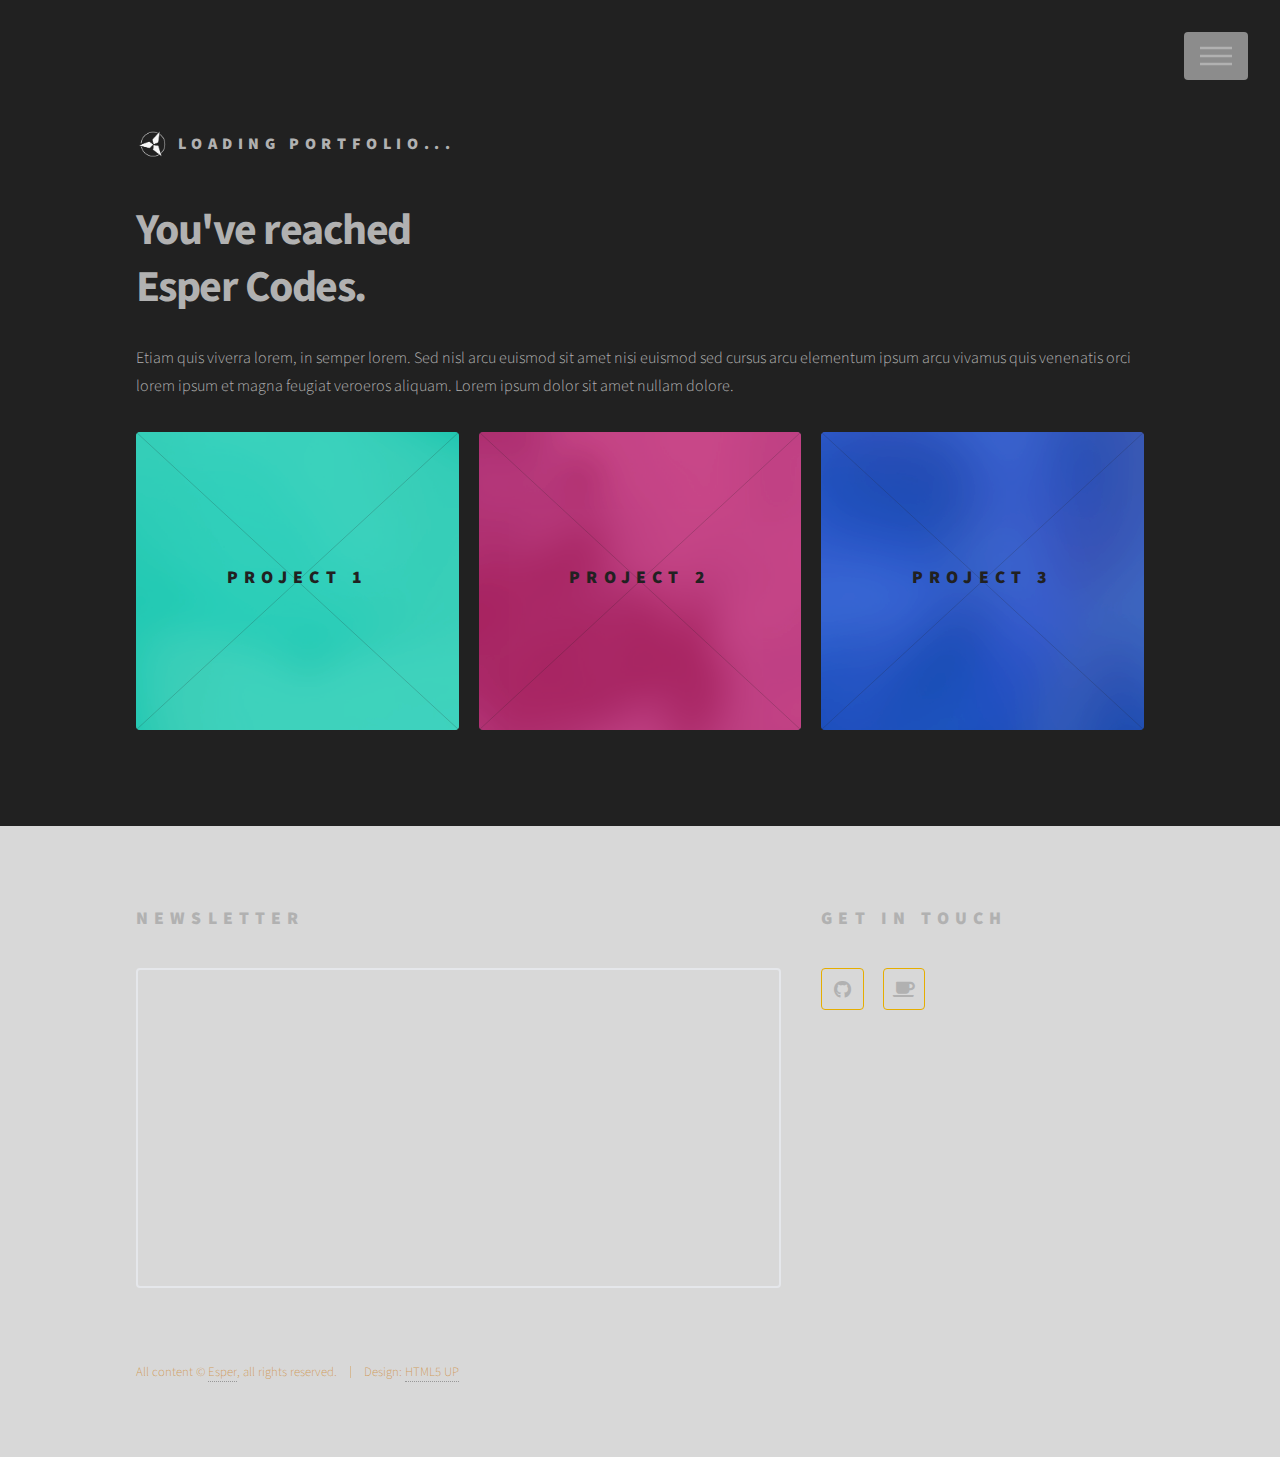
==== commit 95f6ba4a: "replaced pic01 to pic15, adjusted index links" ====
--- a/index.html
+++ b/index.html
@@ -60,7 +60,7 @@
 									<span class="image">
 										<img src="images/pic01.jpg" alt="" />
 									</span>
-									<a href="generic.html">
+									<a href="project-1.html">
 										<h2>Project 1</h2>
 										<div class="content">
 											<p>Sed nisl arcu euismod sit amet nisi lorem etiam dolor veroeros et feugiat.</p>
@@ -71,7 +71,7 @@
 									<span class="image">
 										<img src="images/pic02.jpg" alt="" />
 									</span>
-									<a href="generic.html">
+									<a href="project-2.html">
 										<h2>Project 2</h2>
 										<div class="content">
 											<p>Sed nisl arcu euismod sit amet nisi lorem etiam dolor veroeros et feugiat.</p>
@@ -82,7 +82,7 @@
 									<span class="image">
 										<img src="images/pic03.jpg" alt="" />
 									</span>
-									<a href="generic.html">
+									<a href="project-3.html">
 										<h2>Project 3</h2>
 										<div class="content">
 											<p>Sed nisl arcu euismod sit amet nisi lorem etiam dolor veroeros et feugiat.</p>
